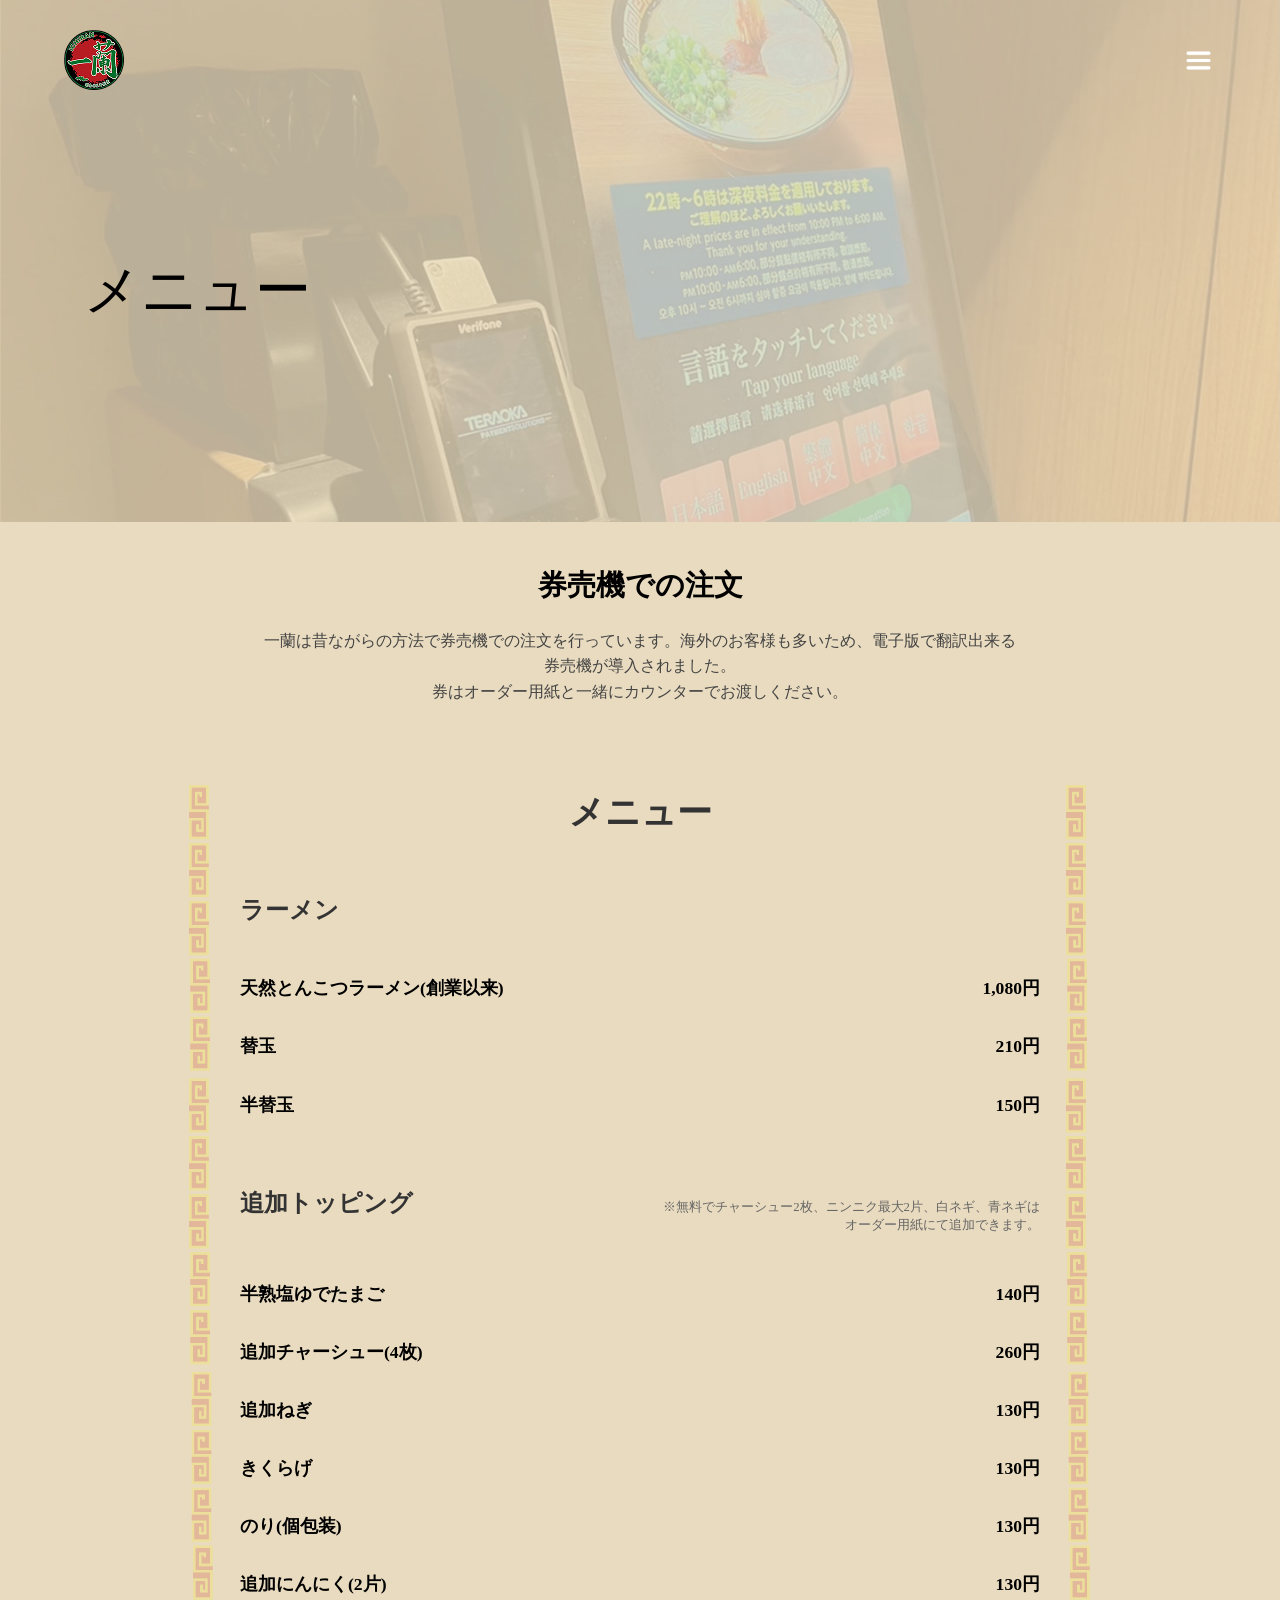
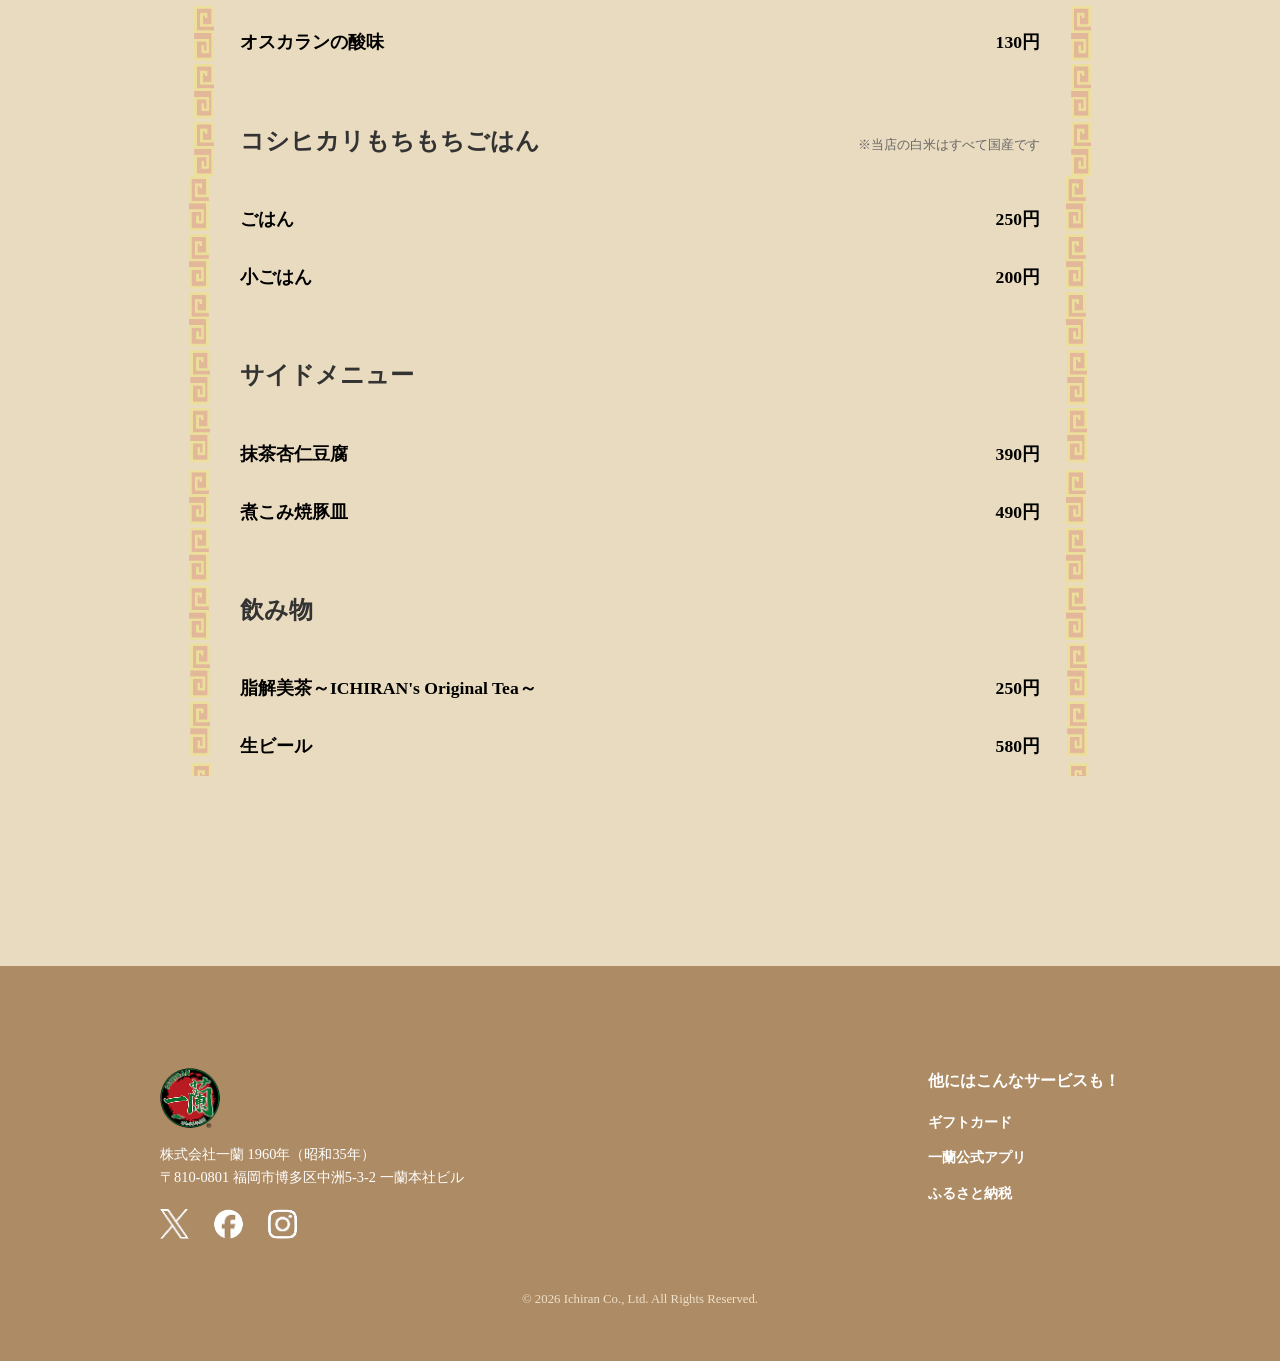
==== 01menu/index.html @ 624555f3 "menuのjsを追加しました" ====
<!DOCTYPE html>
<html lang="ja">
<head>
    <meta charset="UTF-8">
    <meta name="viewport" content="width=device-width, initial-scale=1.0">
    <title>メニュー | 天然とんこつラーメン 一蘭</title>
    <link rel="stylesheet" href="../css/destyle.css">
    <link rel="preconnect" href="../css/common.css">
    <link rel="stylesheet" href="../css/menu.css">
    <script src="../js/script.js" defer></script>
    <script src="../js/concept.js" defer></script>

</head>
<body>

<header class="main-header">
    <div class="header-image-container">
        <img src="../img/Rectangle 2.png" alt="券売機 背景" class="bg-photo">
        
        <div class="header-overlay">
            <div class="header-container">
                <div class="header-nav">
                    <img src="../img/Ellipse 15.png" alt="一蘭 ロゴ" class="logo">
                    <button class="menu-trigger">
                        <img src="../img/ci_hamburger-md.png" alt="メニュー">
                    </button>
                </div>

                <div class="hero-title-area">
                    <h1>メニュー</h1>
                </div>

            </div>
        </div>
    </div>
</header>

    <main class="menu-container">
        
        <section class="intro-section">
            <h2>券売機での注文</h2>
            <p>一蘭は昔ながらの方法で券売機での注文を行っています。海外のお客様も多いため、電子版で翻訳出来る券売機が導入されました。<br>券はオーダー用紙と一緒にカウンターでお渡しください。</p>
        </section>

        <section class="menu-list-section">
            <div class="menu-content">
                <h2>メニュー</h2>

                <div class="category">
                    <h3>ラーメン</h3>
                    <ul>
                        <li><span class="item-name">天然とんこつラーメン(創業以来)</span><span class="item-price">1,080円</span></li>
                        <li><span class="item-name">替玉</span><span class="item-price">210円</span></li>
                        <li><span class="item-name">半替玉</span><span class="item-price">150円</span></li>
                    </ul>
                </div>

                <div class="category">
                    <h3>追加トッピング <small>※無料でチャーシュー2枚、ニンニク最大2片、白ネギ、青ネギは<br>オーダー用紙にて追加できます。</small></h3>
                    <ul>
                        <li><span class="item-name">半熟塩ゆでたまご</span><span class="item-price">140円</span></li>
                        <li><span class="item-name">追加チャーシュー(4枚)</span><span class="item-price">260円</span></li>
                        <li><span class="item-name">追加ねぎ</span><span class="item-price">130円</span></li>
                        <li><span class="item-name">きくらげ</span><span class="item-price">130円</span></li>
                        <li><span class="item-name">のり(個包装)</span><span class="item-price">130円</span></li>
                        <li><span class="item-name">追加にんにく(2片)</span><span class="item-price">130円</span></li>
                        <li><span class="item-name">オスカランの酸味</span><span class="item-price">130円</span></li>
                    </ul>
                </div>

                <div class="category">
                    <h3>コシヒカリもちもちごはん <small>※当店の白米はすべて国産です</small></h3>
                    <ul>
                        <li><span class="item-name">ごはん</span><span class="item-price">250円</span></li>
                        <li><span class="item-name">小ごはん</span><span class="item-price">200円</span></li>
                    </ul>
                </div>

                <div class="category">
                    <h3>サイドメニュー</h3>
                    <ul>
                        <li><span class="item-name">抹茶杏仁豆腐</span><span class="item-price">390円</span></li>
                        <li><span class="item-name">煮こみ焼豚皿</span><span class="item-price">490円</span></li>
                    </ul>
                </div>

                <div class="category">
                    <h3>飲み物</h3>
                    <ul>
                        <li><span class="item-name">脂解美茶～ICHIRAN's Original Tea～</span><span class="item-price">250円</span></li>
                        <li><span class="item-name">生ビール</span><span class="item-price">580円</span></li>
                    </ul>
                </div>
            </div>
        </section>

    </main>

    <footer class="main-footer">
        <div class="footer-inner">
            <div class="footer-logo-info">
                <img src="../img/ichiran_logomark_r 1.png" alt="一蘭" class="footer-logo">
                <p>株式会社一蘭 1960年（昭和35年）<br>〒810-0801 福岡市博多区中洲5-3-2 一蘭本社ビル</p>
                <div class="sns-icons">
                    <img src="../img/SNSｓ.png" alt="SNSアイコン">
                </div>
            </div>
            <div class="footer-links">
                <p class="links-title">他にはこんなサービスも！</p>
                <ul>
                    <li><a href="#" target="_blank">ギフトカード</a></li>
                    <li><a href="#" target="_blank">一蘭公式アプリ</a></li>
                    <li><a href="#" target="_blank">ふるさと納税</a></li>
                </ul>
            </div>
        </div>
        <p class="copyright">© 2026 Ichiran Co., Ltd. All Rights Reserved.</p>
    </footer>

</body>
</html>
---- css/destyle.css ----
/*! destyle.css v4.0.1 | MIT License | https://github.com/nicolas-cusan/destyle.css */

/* Reset box-model and set borders */
/* ============================================ */

*,
::before,
::after {
  box-sizing: border-box;
  border-style: solid;
  border-width: 0;
  min-width: 0;
}

/* Document */
/* ============================================ */

/**
 * 1. Correct the line height in all browsers.
 * 2. Prevent adjustments of font size after orientation changes in iOS.
 * 3. Remove gray overlay on links for iOS.
 */

html {
  line-height: 1.15; /* 1 */
  -webkit-text-size-adjust: 100%; /* 2 */
  -webkit-tap-highlight-color: transparent; /* 3*/
}

/* Sections */
/* ============================================ */

/**
 * Remove the margin in all browsers.
 */

body {
  margin: 0;
}

/**
 * Render the `main` element consistently in IE.
 */

main {
  display: block;
}

/* Vertical rhythm */
/* ============================================ */

p,
table,
blockquote,
address,
pre,
iframe,
form,
figure,
dl {
  margin: 0;
}

/* Headings */
/* ============================================ */

h1,
h2,
h3,
h4,
h5,
h6 {
  font-size: inherit;
  font-weight: inherit;
  margin: 0;
}

/* Lists (enumeration) */
/* ============================================ */

ul,
ol {
  margin: 0;
  padding: 0;
  list-style: none;
}

/* Lists (definition) */
/* ============================================ */

dt {
  font-weight: bold;
}

dd {
  margin-left: 0;
}

/* Grouping content */
/* ============================================ */

/**
 * 1. Add the correct box sizing in Firefox.
 * 2. Show the overflow in Edge and IE.
 */

hr {
  box-sizing: content-box; /* 1 */
  height: 0; /* 1 */
  overflow: visible; /* 2 */
  border-top-width: 1px;
  margin: 0;
  clear: both;
  color: inherit;
}

/**
 * 1. Correct the inheritance and scaling of font size in all browsers.
 * 2. Correct the odd `em` font sizing in all browsers.
 */

pre {
  font-family: monospace, monospace; /* 1 */
  font-size: inherit; /* 2 */
}

address {
  font-style: inherit;
}

/* Text-level semantics */
/* ============================================ */

/**
 * Remove the gray background on active links in IE 10.
 */

a {
  background-color: transparent;
  text-decoration: none;
  color: inherit;
}

/**
 * 1. Remove the bottom border in Chrome 57-
 * 2. Add the correct text decoration in Chrome, Edge, IE, Opera, and Safari.
 */

abbr[title] {
  text-decoration: underline dotted; /* 2 */
}

/**
 * Add the correct font weight in Chrome, Edge, and Safari.
 */

b,
strong {
  font-weight: bolder;
}

/**
 * 1. Correct the inheritance and scaling of font size in all browsers.
 * 2. Correct the odd `em` font sizing in all browsers.
 */

code,
kbd,
samp {
  font-family: monospace, monospace; /* 1 */
  font-size: inherit; /* 2 */
}

/**
 * Add the correct font size in all browsers.
 */

small {
  font-size: 80%;
}

/**
 * Prevent `sub` and `sup` elements from affecting the line height in
 * all browsers.
 */

sub,
sup {
  font-size: 75%;
  line-height: 0;
  position: relative;
  vertical-align: baseline;
}

sub {
  bottom: -0.25em;
}

sup {
  top: -0.5em;
}

/* Replaced content */
/* ============================================ */

/**
 * Prevent vertical alignment issues.
 */

svg,
img,
embed,
object,
iframe {
  vertical-align: bottom;
}

/* Forms */
/* ============================================ */

/**
 * Reset form fields to make them styleable.
 * 1. Make form elements stylable across systems iOS especially.
 * 2. Inherit text-transform from parent.
 */

button,
input,
optgroup,
select,
textarea {
  -webkit-appearance: none; /* 1 */
  appearance: none;
  vertical-align: middle;
  color: inherit;
  font: inherit;
  background: transparent;
  padding: 0;
  margin: 0;
  border-radius: 0;
  text-align: inherit;
  text-transform: inherit; /* 2 */
}

/**
 * Correct cursors for clickable elements.
 */

button,
[type="button"],
[type="reset"],
[type="submit"] {
  cursor: pointer;
}

button:disabled,
[type="button"]:disabled,
[type="reset"]:disabled,
[type="submit"]:disabled {
  cursor: default;
}

/**
 * Improve outlines for Firefox and unify style with input elements & buttons.
 */

:-moz-focusring {
  outline: auto;
}

select:disabled {
  opacity: inherit;
}

/**
 * Remove padding
 */

option {
  padding: 0;
}

/**
 * Reset to invisible
 */

fieldset {
  margin: 0;
  padding: 0;
  min-width: 0;
}

legend {
  padding: 0;
}

/**
 * Add the correct vertical alignment in Chrome, Firefox, and Opera.
 */

progress {
  vertical-align: baseline;
}

/**
 * Remove the default vertical scrollbar in IE 10+.
 */

textarea {
  overflow: auto;
}

/**
 * Correct the cursor style of increment and decrement buttons in Chrome.
 */

[type="number"]::-webkit-inner-spin-button,
[type="number"]::-webkit-outer-spin-button {
  height: auto;
}

/**
 * Correct the outline style in Safari.
 */

[type="search"] {
  outline-offset: -2px; /* 1 */
}

/**
 * Remove the inner padding in Chrome and Safari on macOS.
 */

[type="search"]::-webkit-search-decoration {
  -webkit-appearance: none;
}

/**
 * 1. Correct the inability to style clickable types in iOS and Safari.
 * 2. Fix font inheritance.
 */

::-webkit-file-upload-button {
  -webkit-appearance: button; /* 1 */
  font: inherit; /* 2 */
}



/**
 * Clickable labels
 */

label[for] {
  cursor: pointer;
}

/* Interactive */
/* ============================================ */

/*
 * Add the correct display in Edge, IE 10+, and Firefox.
 */

details {
  display: block;
}

/*
 * Add the correct display in all browsers.
 */

summary {
  display: list-item;
}

/*
 * Remove outline for editable content.
 */

[contenteditable]:focus {
  outline: auto;
}

/* Tables */
/* ============================================ */

/**
1. Correct table border color inheritance in all Chrome and Safari.
*/

table {
  border-color: inherit; /* 1 */
  border-collapse: collapse;
}

caption {
  text-align: left;
}

td,
th {
  vertical-align: top;
  padding: 0;
}

th {
  text-align: left;
  font-weight: bold;
}
---- css/common.css ----
/* フォント */
h1 {
    font-size: 64px;
    font-weight: bold;
}

h2 {
    font-size: 36px;
    font-weight: bold;
}

h3 {
    font-size: 24px;
    font-weight: bold;
}

p {
    font-size: 18px;
}

small {
    font-size: 16px;
}



/* --- フッター --- */

* {
  margin: 0;
  padding: 0;
  box-sizing: border-box;
}

body {
  background-color: #E9DBBF;
}

.header-wrapper {
  position: absolute;
  top: 0;
  left: 0;
  width: 100%;
  z-index: 1000;
}

header {
  display: flex;
  justify-content: space-between;
  align-items: center;
  width: 100%;
  margin: 70px auto 0;
  padding: 0 70px;
  /* left: 50%;
  transform: translateX(-50%); */
}

header h1 {
  line-height: 1;
}

/* ハンバーガーボタン */
.hamburger {
  display: flex;
  flex-direction: column;
  gap: 5px;
  background: none;
  border: none;
  cursor: pointer;
  padding: 8px;
}

.hamburger span {
  display: block;
  width: 30px;
  height: 5px;
  background: #fff;
  transition: all 0.3s ease;
  border-radius: 50px;
}

/* 開いたときの × アニメーション */

.hamburger.open span:nth-child(1) {
  transform: translateY(12px) rotate(45deg);
}

.hamburger.open span:nth-child(2) {
  opacity: 0;
}

.hamburger.open span:nth-child(3) {
  transform: translateY(-8px) rotate(-45deg);
}

/* ナビゲーション（デフォルトは非表示） */
.nav {
  display: none;
  position: absolute; /* headerのレイアウトに影響させない */
  top: 100%;
  right: 0;
}
.nav.open {
  display: block;
}

.nav.open li{
  list-style-type: none;
}

.nav.open a{
  color: #fff;
  text-decoration: none;
  
}

.main-footer {
    background-color: #ad8b65; /* フッターの茶色 */
    color: #fff;
    padding: 8% 5% 4%;
    margin-top: 100px;
    box-sizing: border-box;
}

.footer-inner {
    max-width: 1000px;
    margin: 0 auto;
    padding: 0 20px;
    display: flex;
    justify-content: space-between;
    flex-wrap: wrap;
}

.footer-logo {
    width: 60px; /* フッターロゴのサイズ調整 */
    height: auto;
    margin-bottom: 15px;
}

.footer-logo-info p {
    font-size: 0.9rem;
    margin-bottom: 20px;
}

.sns-icons img {
    height: 30px; /* SNSアイコンの高さ */
    width: auto;
}

.footer-links .links-title {
    font-size: 1rem;
    font-weight: bold;
    margin-bottom: 15px;
}

.footer-links ul {
    list-style: none;
    padding: 0;
    margin: 0;
}

.footer-links li {
    margin-bottom: 10px;
}

.footer-links a {
    color: #fff;
    text-decoration: none;
    font-size: 0.9rem;
    transition: opacity 0.3s;
}

.footer-links a:hover {
    opacity: 0.7;
}

.copyright {
    text-align: center;
    font-size: 0.8rem;
    margin-top: 50px;
    color: #eee0c8;
}
---- css/menu.css ----
/* --- 基本設定 --- */
body {
    margin: 0;
    padding: 0;
    font-family: "Hiragino Mincho ProN", serif;    background-color: #E9DBBF; 
    color: #333;
    line-height: 1.6;
}

h1, h2, h3, li, a, span, button {
    font-weight: bold;
}

/* ヘッダー全体の親要素 */
.main-header {
    width: 100%;
    position: relative;
}

/* 画像を囲うコンテナ */
.header-image-container {
    position: relative;
    width: 100%;
}

/* 背景画像自体のスタイル */
.bg-photo {
    width: 100%;
    height: auto;
    display: block;
}

/* 画像の上に重なるレイヤー */
.header-overlay {
    position: absolute;
    top: 0;
    left: 0;
    width: 100%;
    height: 100%;
    z-index: 10;
}

/* ロゴとハンバーガーメニューの横並び */
.header-container {
    padding: 30px 5%; 
    height: 100%;
    display: flex;
    flex-direction: column;
    box-sizing: border-box; /* paddingを幅に含める */
}

.header-nav {
    display: flex;
    justify-content: space-between;
    align-items: center;
}

.logo {
    width: 60px;
    height: auto;
}

.menu-trigger {
    background: none;
    border: none;
    padding: 0;
    cursor: pointer;
}

.menu-trigger img {
    width: 35px;
    height: auto;
    display: block;
}


.hero-title-area {
    flex: 1; 
    display: flex;
    align-items: center; 
    justify-content: flex-start;
}

.hero-title-area h1 {
    font-size: 3.5rem;
    color: #000;
    font-family: "Hiragino Mincho ProN", serif;
    font-weight: normal;
    margin: 0;
    padding-left: 20px; 
}


/* --- メインコンテンツ --- */
.menu-container {
    max-width: 1000px; 
    margin: 0 auto;
    padding: 40px 0;

}


.intro-section {
    text-align: center;
    margin-bottom: 80px;
}

.intro-section h2 {
    font-size: 1.8rem;
    color: #000;
    margin-bottom: 20px;
}

.intro-section p {
    font-size: 1rem;
    color: #444;
    padding: 0 12%;;
}

.menu-list-section {
    position: relative;
    background-image: url('image_9.png'), url('image_9.png');
    background-position: left top, right top;
    background-repeat: repeat-y, repeat-y;
    padding: 0 50px; /* 雷紋がコンテンツにかぶらないように余白 */
    width: 100%;
    background-image: 
        url('../img/Group\ 52.png'), 
        url('../img/Group\ 53.png');
    background-position: 
        5% top, 
        95% top;
    background-repeat: repeat-y;
    background-size: 25px auto;

    padding: 0 10%;
    box-sizing: border-box;
}

.menu-content {
    width: 100%;
    max-width: 800px; /* メニュー文字部分の最大幅 */
    margin: 0 auto;
}

.menu-content h2 {
    text-align: center;
    font-size: 2.2rem;
    margin-bottom: 50px;
}

.category {
    margin-bottom: 50px;
}

.category h3 {
    font-size: 1.5rem;
    padding-bottom: 10px;
    margin-bottom: 20px;
    display: flex;
    justify-content: space-between;
    align-items: baseline;
}

.category h3 small {
    font-size: 0.8rem;
    color: #666;
    font-weight: normal;
    text-align: right;
    line-height: 1.4;
}

.category ul {
    list-style: none;
    padding: 0;
    margin: 0;
}

.category li {
    display: flex;
    justify-content: space-between; /* 商品名と金額を左右に */
    align-items: center;
    padding: 15px 0;

}

.item-name {
    font-size: 1.1rem;
    color: #000;
}

.item-price {
    font-size: 1.1rem;
    font-weight: bold;
    color: #000;
}

/* --- フッター --- */
.main-footer {
    background-color: #ad8b65; /* フッターの茶色 */
    color: #fff;
    padding: 8% 5% 4%;
    margin-top: 100px;
    box-sizing: border-box;
}

.footer-inner {
    max-width: 1000px;
    margin: 0 auto;
    padding: 0 20px;
    display: flex;
    justify-content: space-between;
    flex-wrap: wrap;
}

.footer-logo {
    width: 60px; /* フッターロゴのサイズ調整 */
    height: auto;
    margin-bottom: 15px;
}

.footer-logo-info p {
    font-size: 0.9rem;
    margin-bottom: 20px;
}

.sns-icons img {
    height: 30px; /* SNSアイコンの高さ */
    width: auto;
}

.footer-links .links-title {
    font-size: 1rem;
    font-weight: bold;
    margin-bottom: 15px;
}

.footer-links ul {
    list-style: none;
    padding: 0;
    margin: 0;
}

.footer-links li {
    margin-bottom: 10px;
}

.footer-links a {
    color: #fff;
    text-decoration: none;
    font-size: 0.9rem;
    transition: opacity 0.3s;
}

.footer-links a:hover {
    opacity: 0.7;
}

.copyright {
    text-align: center;
    font-size: 0.8rem;
    margin-top: 50px;
    color: #eee0c8;
}

.fade-in {
    opacity: 0;
    transform: translateY(30px);
    transition: opacity 1.5s ease-out, transform 1.5s ease-out; 
    will-change: opacity, transform;
}


.fade-in.is-visible {
    opacity: 1;
    transform: translateY(0);
}
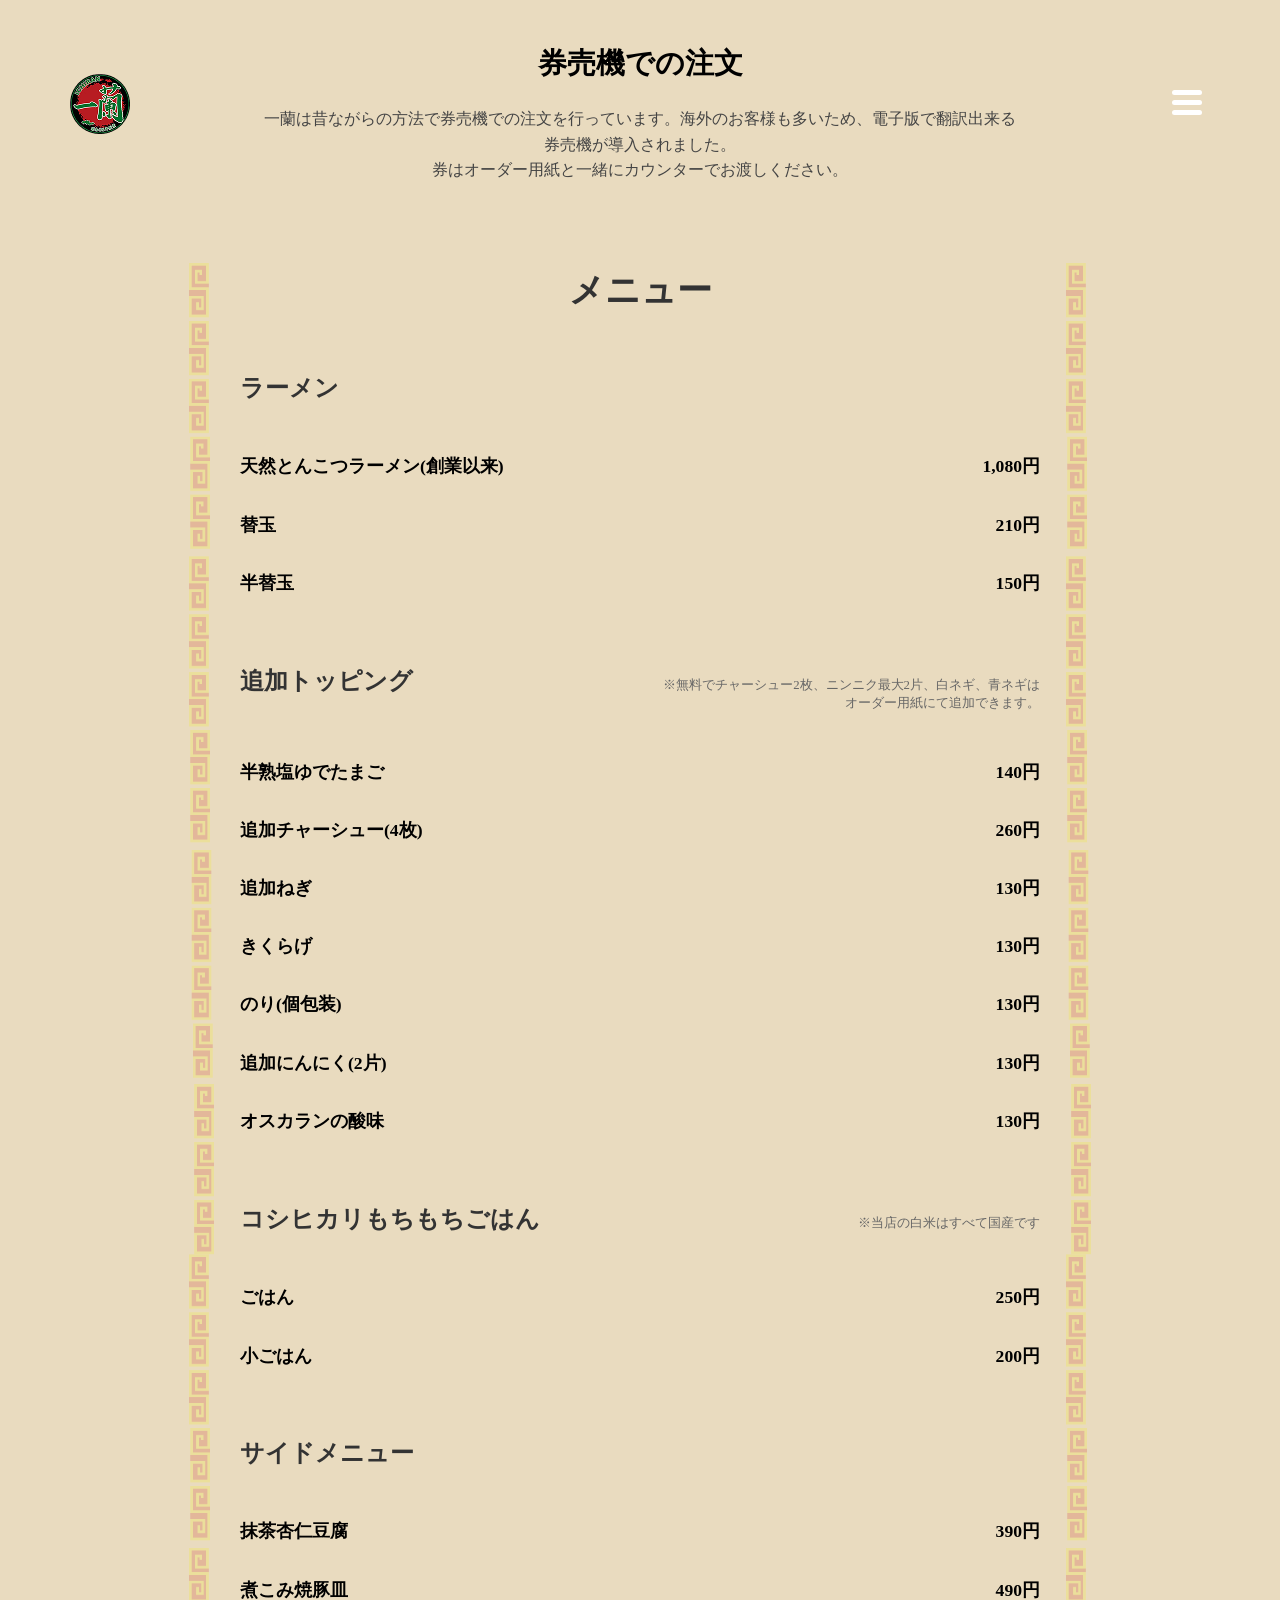
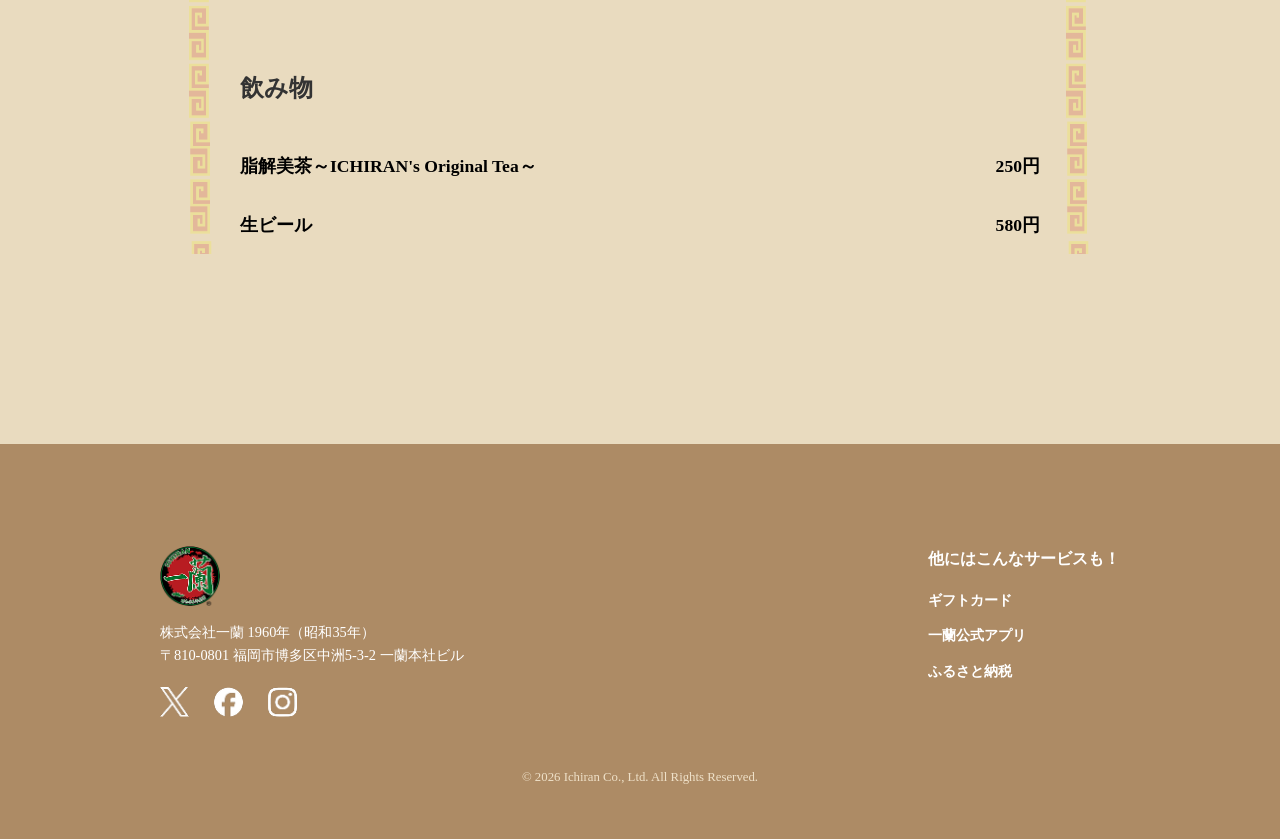
==== commit 659c4987: "menuのheader変更" ====
--- a/01menu/index.html
+++ b/01menu/index.html
@@ -4,36 +4,43 @@
     <meta charset="UTF-8">
     <meta name="viewport" content="width=device-width, initial-scale=1.0">
     <title>メニュー | 天然とんこつラーメン 一蘭</title>
+
+    <link rel="stylesheet" href="../css/menu.css">
     <link rel="stylesheet" href="../css/destyle.css">
-    <link rel="preconnect" href="../css/common.css">
-    <link rel="stylesheet" href="../css/menu.css">
-    <script src="../js/script.js" defer></script>
+    <link rel="stylesheet" href="../css/common.css">
+    <script src="../js/menu.js" defer></script>
     <script src="../js/concept.js" defer></script>
-
+        <link
+      href="https://fonts.googleapis.com/css2?family=Tsukimi+Rounded&display=swap"
+      rel="stylesheet"
+    />
 </head>
 <body>
 
-<header class="main-header">
-    <div class="header-image-container">
-        <img src="../img/Rectangle 2.png" alt="券売機 背景" class="bg-photo">
-        
-        <div class="header-overlay">
-            <div class="header-container">
-                <div class="header-nav">
-                    <img src="../img/Ellipse 15.png" alt="一蘭 ロゴ" class="logo">
-                    <button class="menu-trigger">
-                        <img src="../img/ci_hamburger-md.png" alt="メニュー">
-                    </button>
-                </div>
+    <header class="header-wrapper">
+      <h1>
+        <a href="../index.html"><img src="../img/Ellipse 15.png " alt="ロゴ" /></a>
+      </h1>
 
-                <div class="hero-title-area">
-                    <h1>メニュー</h1>
-                </div>
+      <div class="nav-warp">
+        <button class="hamburger" id="hamburger" aria-label="メニューを開く">
+          <span></span>
+          <span></span>
+          <span></span>
+        </button>
 
-            </div>
-        </div>
-    </div>
-</header>
+        <nav class="nav" id="nav">
+          <ul>
+            <li><a href="#first">初めてのお客様へ</a></li>
+            <li><a href="../01menu/index.html">メニュー</a></li>
+            <li><a href="../02shop/index.html">店舗検索</a></li>
+            <li><a href="../04concept/index.html">こだわり</a></li>
+            <li><a href="#">新着情報</a></li>
+            <li><a href="#">よくある質問</a></li>
+          </ul>
+        </nav>
+      </div>
+    </header>
 
     <main class="menu-container">
         
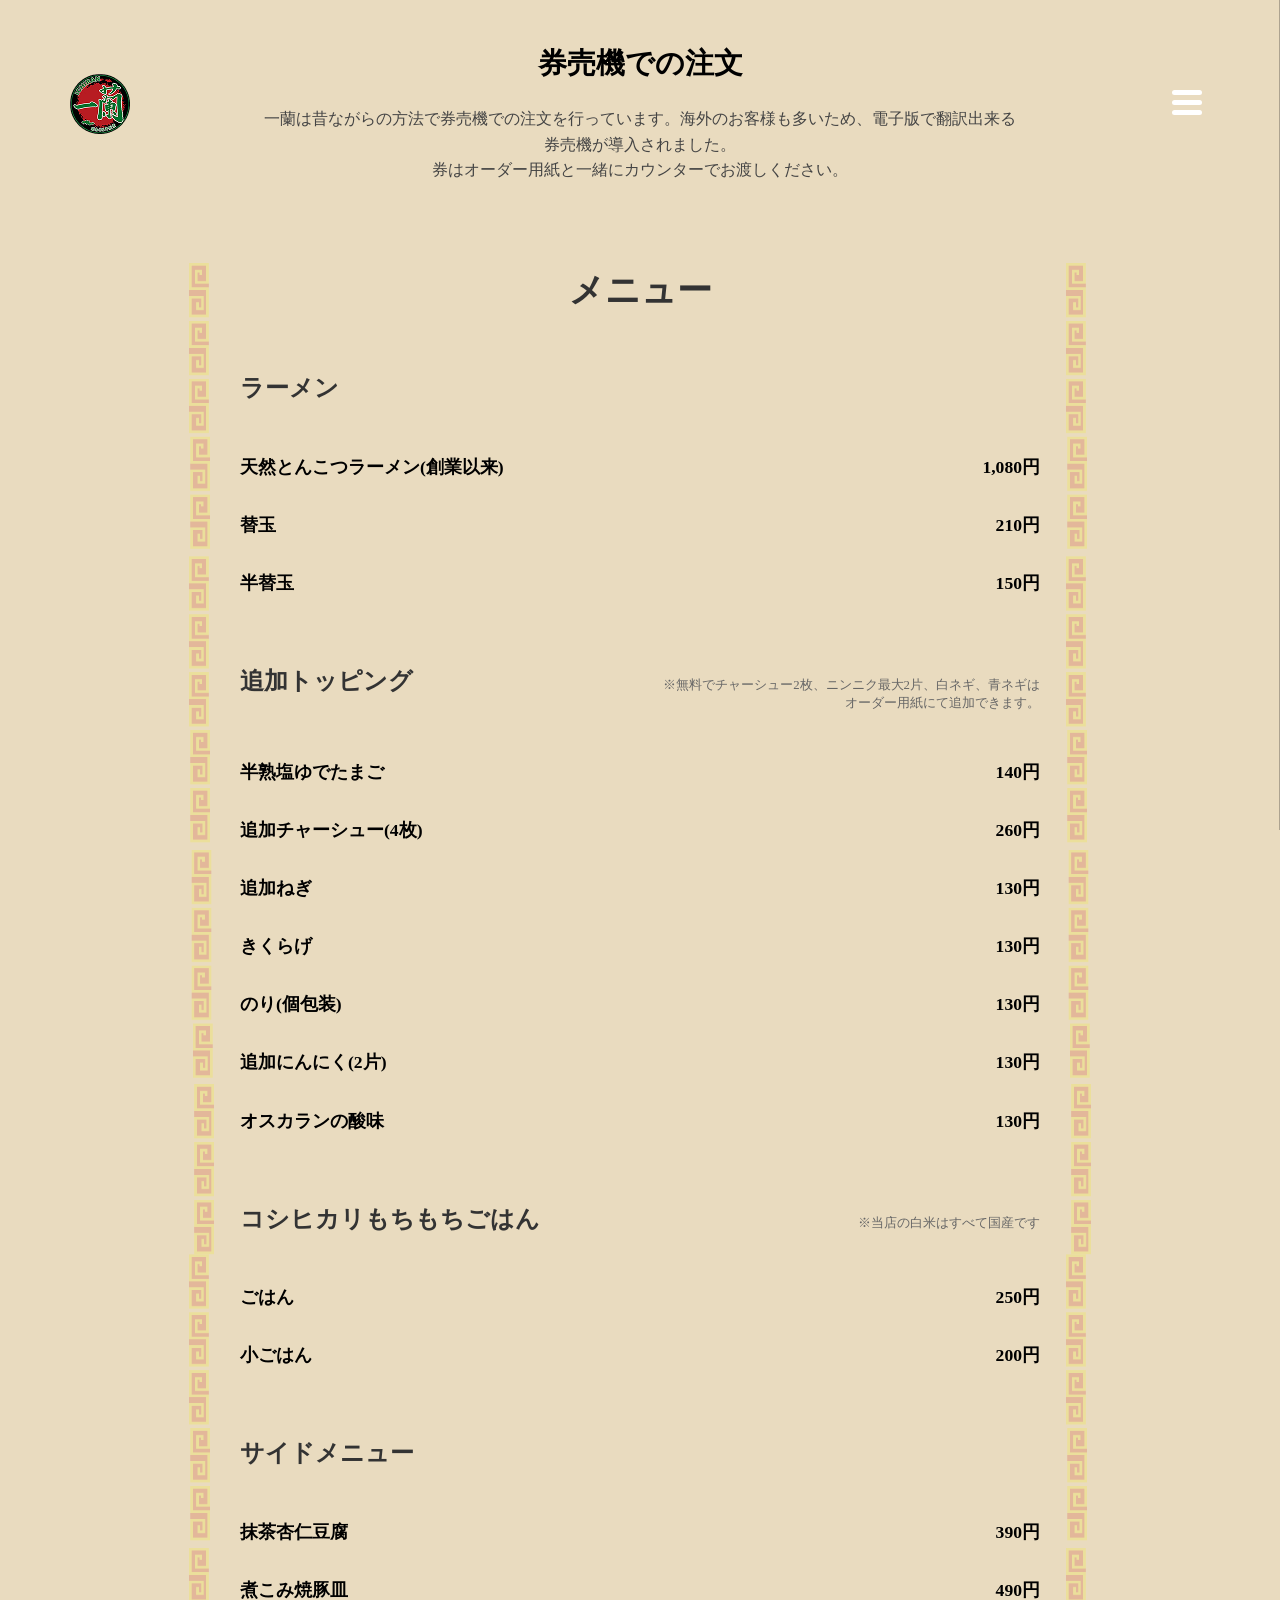
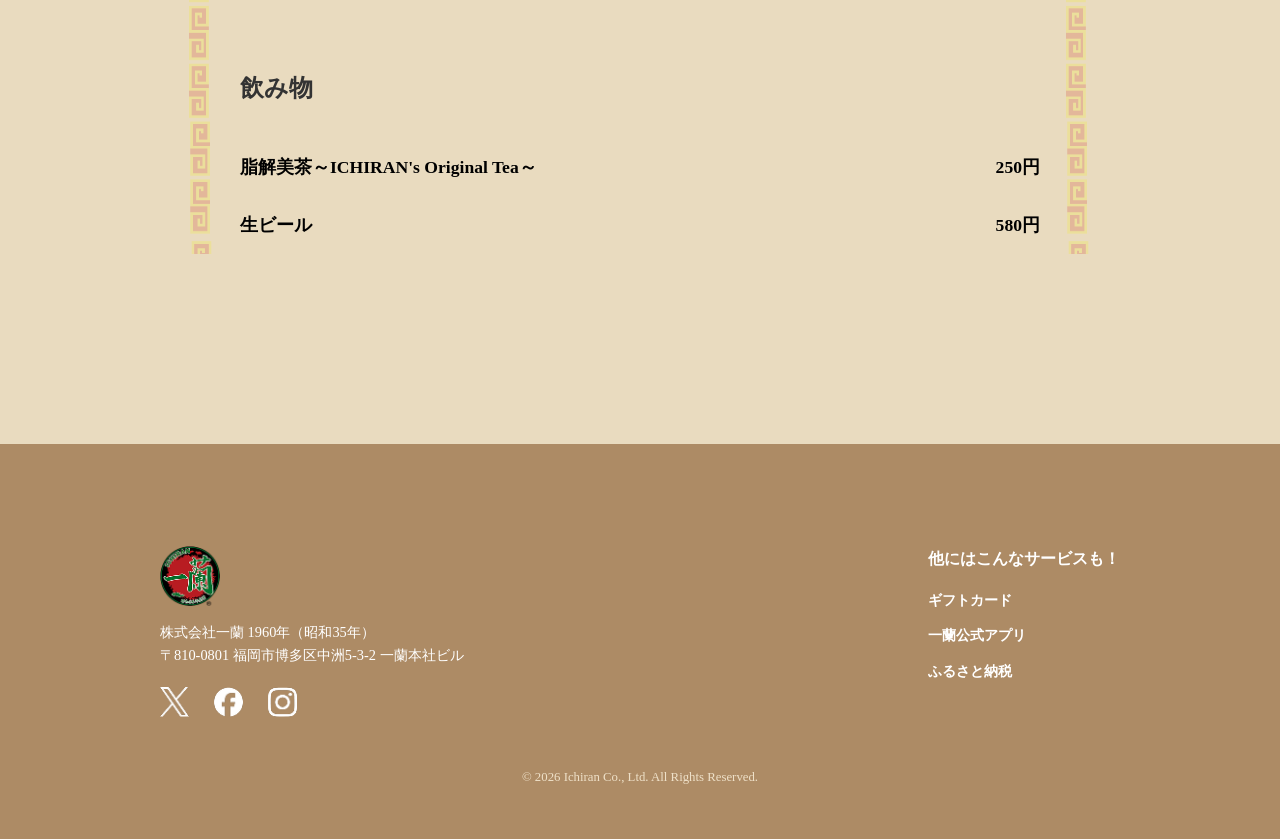
==== commit 5ab50895: "menuのnavを変更しました" ====
--- a/01menu/index.html
+++ b/01menu/index.html
@@ -5,41 +5,41 @@
     <meta name="viewport" content="width=device-width, initial-scale=1.0">
     <title>メニュー | 天然とんこつラーメン 一蘭</title>
 
-    <link rel="stylesheet" href="../css/menu.css">
     <link rel="stylesheet" href="../css/destyle.css">
     <link rel="stylesheet" href="../css/common.css">
+    <link rel="stylesheet" href="../css/menu.css">
+        <script src="../js/main.js" defer></script>
     <script src="../js/menu.js" defer></script>
-    <script src="../js/concept.js" defer></script>
-        <link
-      href="https://fonts.googleapis.com/css2?family=Tsukimi+Rounded&display=swap"
-      rel="stylesheet"
-    />
+
 </head>
 <body>
 
     <header class="header-wrapper">
       <h1>
-        <a href="../index.html"><img src="../img/Ellipse 15.png " alt="ロゴ" /></a>
+        <a href="index.html"><img src="/img/Ellipse 14.png" alt="ロゴ" /></a>
       </h1>
 
-      <div class="nav-warp">
+
         <button class="hamburger" id="hamburger" aria-label="メニューを開く">
           <span></span>
           <span></span>
           <span></span>
         </button>
 
+        <div class="nav-warp" id="nav-warp">
         <nav class="nav" id="nav">
           <ul>
-            <li><a href="#first">初めてのお客様へ</a></li>
-            <li><a href="../01menu/index.html">メニュー</a></li>
-            <li><a href="../02shop/index.html">店舗検索</a></li>
-            <li><a href="../04concept/index.html">こだわり</a></li>
-            <li><a href="#">新着情報</a></li>
-            <li><a href="#">よくある質問</a></li>
+            <li><a href="/index.html#first">初めてのお客様へ</a></li>
+            <li><a href="/01menu/index.html">メニュー</a></li>
+            <li><a href="/02shop/index.html">店舗検索</a></li>
+            <li><a href="/04concept/index.html">こだわり</a></li>
+            <li><a href="/index.html#question">よくある質問</a></li>
+            <li><a href="/index.html#news">新着情報</a></li>
           </ul>
         </nav>
       </div>
+
+       <div class="nav-overlay" id="nav-overlay"></div>
     </header>
 
     <main class="menu-container">
--- a/css/common.css
+++ b/css/common.css
@@ -21,10 +21,6 @@
 small {
     font-size: 16px;
 }
-
-
-
-/* --- フッター --- */
 
 * {
   margin: 0;
@@ -51,8 +47,6 @@
   width: 100%;
   margin: 70px auto 0;
   padding: 0 70px;
-  /* left: 50%;
-  transform: translateX(-50%); */
 }
 
 header h1 {
@@ -94,24 +88,105 @@
 }
 
 /* ナビゲーション（デフォルトは非表示） */
-.nav {
-  display: none;
-  position: absolute; /* headerのレイアウトに影響させない */
-  top: 100%;
-  right: 0;
-}
+
 .nav.open {
   display: block;
-}
-
-.nav.open li{
+  text-align: center;
+}
+
+.nav.open li {
   list-style-type: none;
-}
-
-.nav.open a{
+  margin-bottom: 50px;
+}
+
+.nav.open a {
   color: #fff;
   text-decoration: none;
-  
+}
+
+.nav-text.open {
+  background-color: #000;
+}
+
+.nav-overlay {
+  display: none;
+  position: fixed;
+  top: 0;
+  left: 0;
+  width: 100vw;
+  height: 100vh;
+  z-index: 998;
+}
+
+.nav-overlay.open {
+  display: block;
+}
+
+.hamburger {
+  position: relative;
+  z-index: 1100; 
+}
+
+.nav-warp {
+  position: fixed;
+  top: -70px;
+  bottom: 70px;
+  right: 0;       
+  width: 33.333vw;
+  height: 100vh;
+  background-color: rgba(33, 33, 33, 0.85);
+  z-index: 1050;
+  transform: translateX(100%);  
+  transition: transform 0.4s ease;
+  display: flex;
+  flex-direction: column;
+  padding: 180px 120px 40px;
+}
+
+.nav-warp.open {
+  transform: translateX(0);
+}
+
+.nav-overlay {
+  display: none;
+  position: fixed;
+  top: 0;
+  left: 0;
+  width: 100vw;
+  height: 100vh;
+  z-index: 1040; 
+}
+
+.nav-overlay.open {
+  display: block;
+}
+
+
+.nav {
+  display: block;
+  position: static;
+  width: 100%;
+  padding: 0;
+}
+
+.nav li {
+  list-style-type: none;
+  margin-bottom: 50px;
+}
+
+.nav li::after {
+  content: "";
+  display: block;
+  width: 100%;
+  height: 2px;
+  background-color: #fff;
+  margin-top: 10px;
+}
+
+.nav a {
+  color: #fff;
+  text-decoration: none;
+  font-size: 24px;
 }
 
 .main-footer {
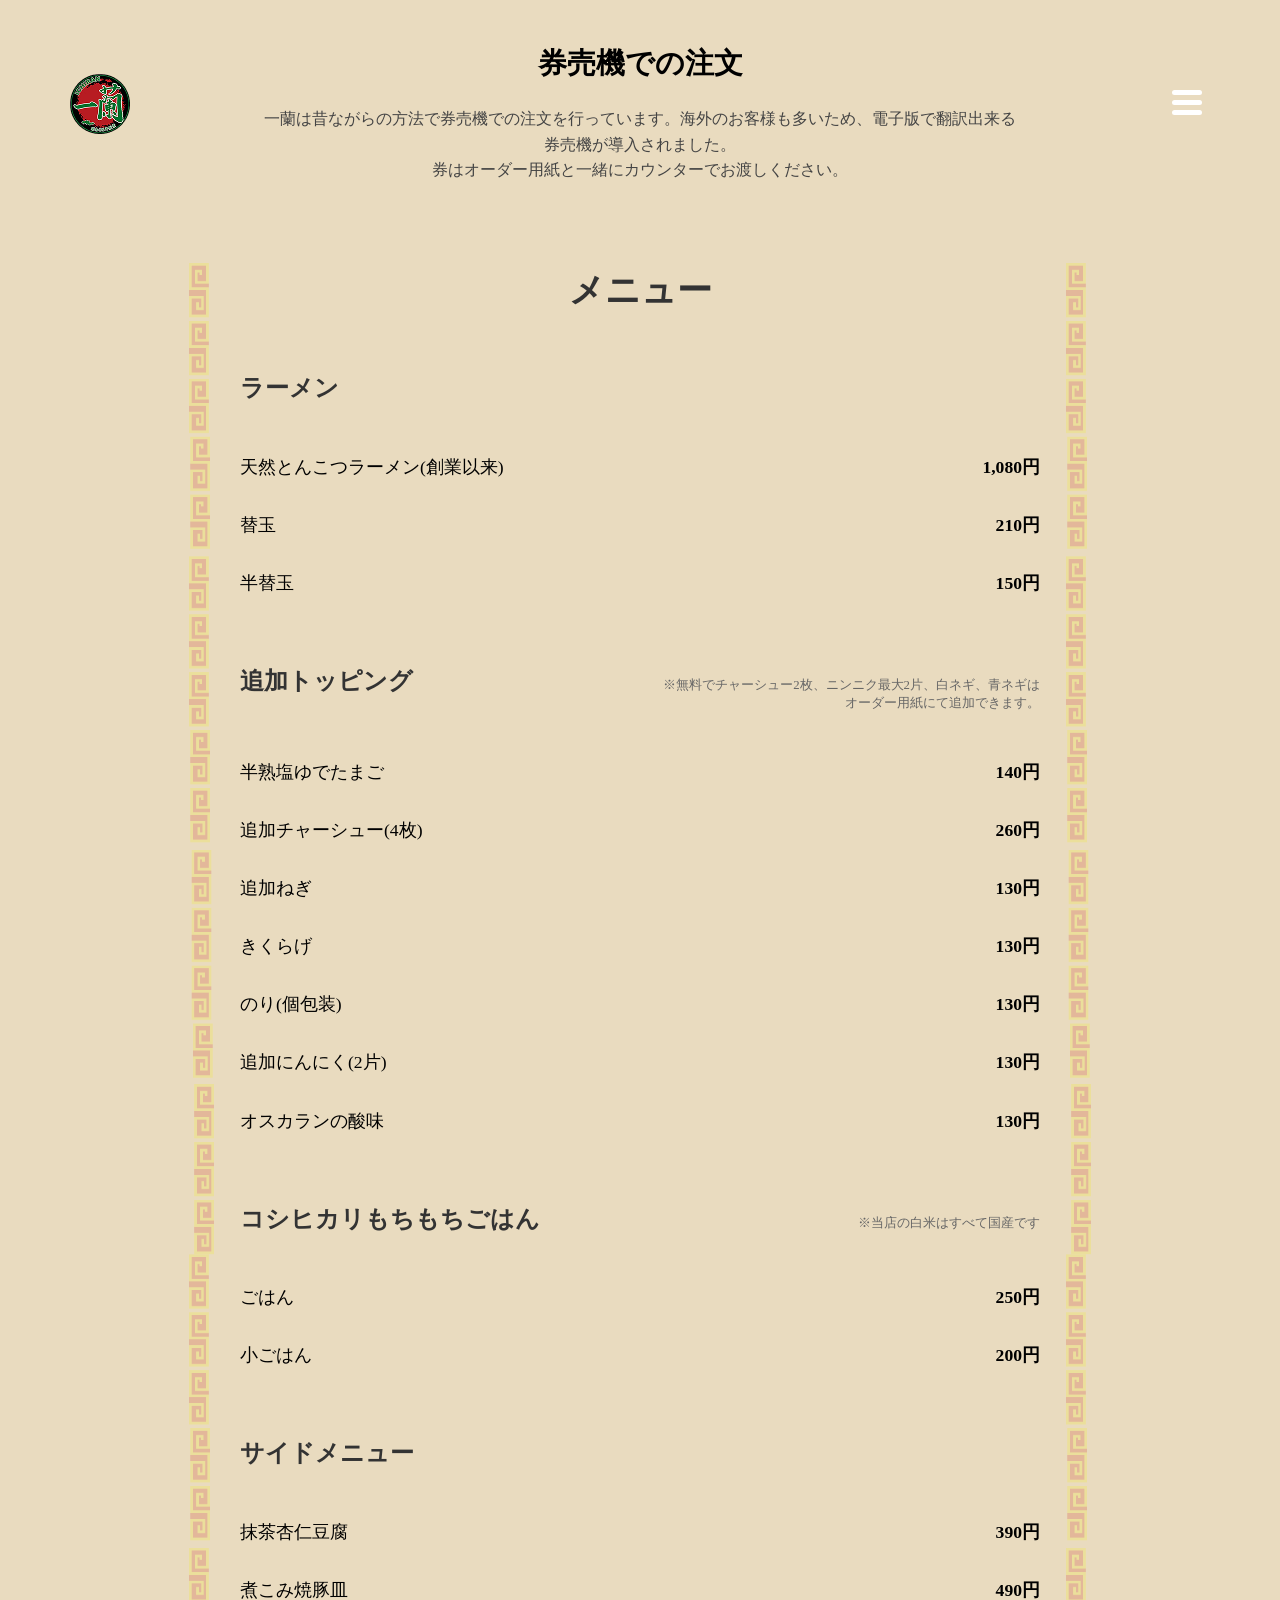
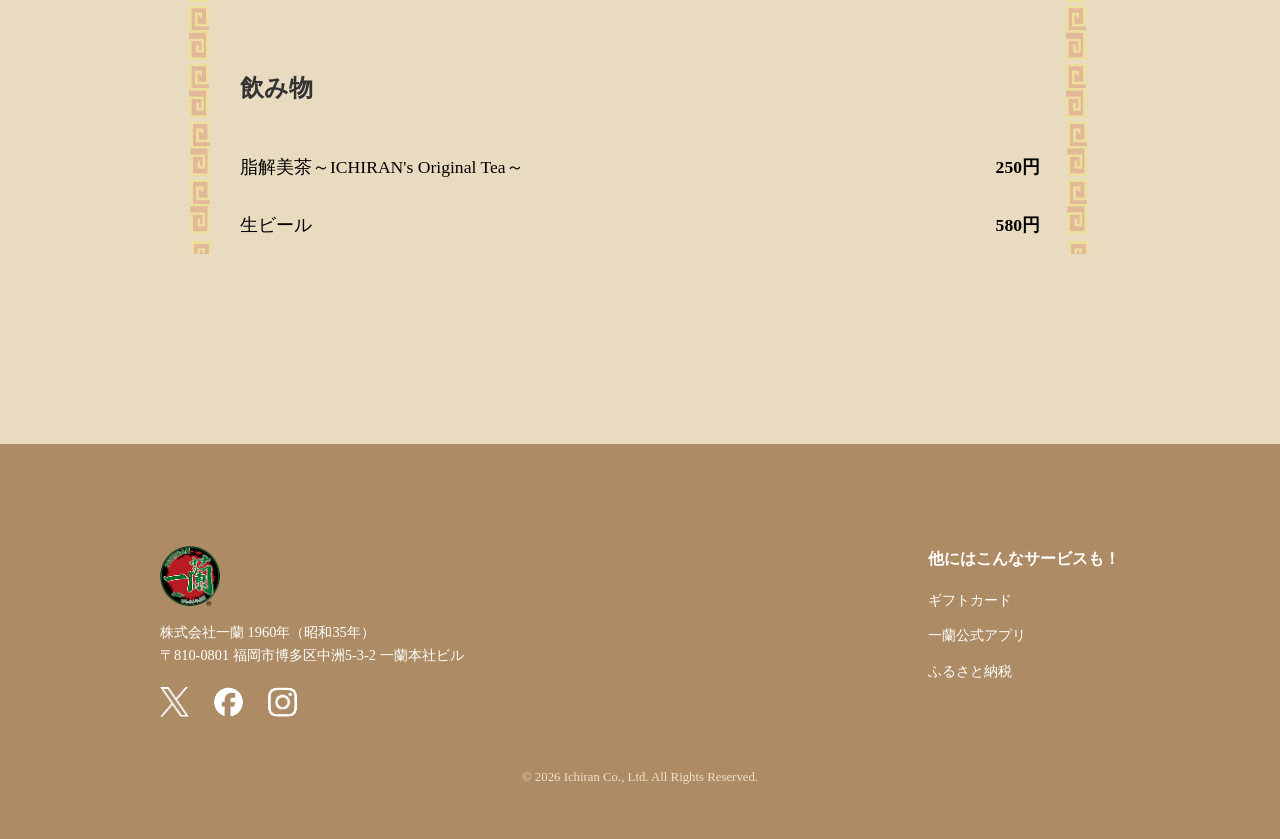
==== commit 660e4f7d: "nav調整" ====
--- a/01menu/index.html
+++ b/01menu/index.html
@@ -8,9 +8,9 @@
     <link rel="stylesheet" href="../css/destyle.css">
     <link rel="stylesheet" href="../css/common.css">
     <link rel="stylesheet" href="../css/menu.css">
-        <script src="../js/main.js" defer></script>
+    <script src="../js/main.js" defer></script>
     <script src="../js/menu.js" defer></script>
-
+    <link href="https://fonts.googleapis.com/css2?family=Tsukimi+Rounded&amp;display=swap" rel="stylesheet">
 </head>
 <body>
 
--- a/css/common.css
+++ b/css/common.css
@@ -2,16 +2,19 @@
 h1 {
     font-size: 64px;
     font-weight: bold;
+    font-family: "Noto Serif", serif;
 }
 
 h2 {
     font-size: 36px;
     font-weight: bold;
+    font-family: "Noto Serif", serif;
 }
 
 h3 {
     font-size: 24px;
     font-weight: bold;
+    font-family: "Noto Serif", serif;
 }
 
 p {
@@ -132,7 +135,6 @@
   top: -70px;
   bottom: 70px;
   right: 0;       
-  width: 33.333vw;
   height: 100vh;
   background-color: rgba(33, 33, 33, 0.85);
   z-index: 1050;
@@ -140,7 +142,7 @@
   transition: transform 0.4s ease;
   display: flex;
   flex-direction: column;
-  padding: 180px 120px 40px;
+  padding: 200px 120px 40px;
 }
 
 .nav-warp.open {
--- a/css/menu.css
+++ b/css/menu.css
@@ -2,14 +2,11 @@
 body {
     margin: 0;
     padding: 0;
-    font-family: "Hiragino Mincho ProN", serif;    background-color: #E9DBBF; 
+    background-color: #E9DBBF; 
     color: #333;
     line-height: 1.6;
 }
 
-h1, h2, h3, li, a, span, button {
-    font-weight: bold;
-}
 
 /* ヘッダー全体の親要素 */
 .main-header {
@@ -84,7 +81,6 @@
 .hero-title-area h1 {
     font-size: 3.5rem;
     color: #000;
-    font-family: "Hiragino Mincho ProN", serif;
     font-weight: normal;
     margin: 0;
     padding-left: 20px; 
@@ -119,7 +115,7 @@
 
 .menu-list-section {
     position: relative;
-    background-image: url('image_9.png'), url('image_9.png');
+    background-image: url('../img/image_9.png'), url('../img/image_9.png');
     background-position: left top, right top;
     background-repeat: repeat-y, repeat-y;
     padding: 0 50px; /* 雷紋がコンテンツにかぶらないように余白 */
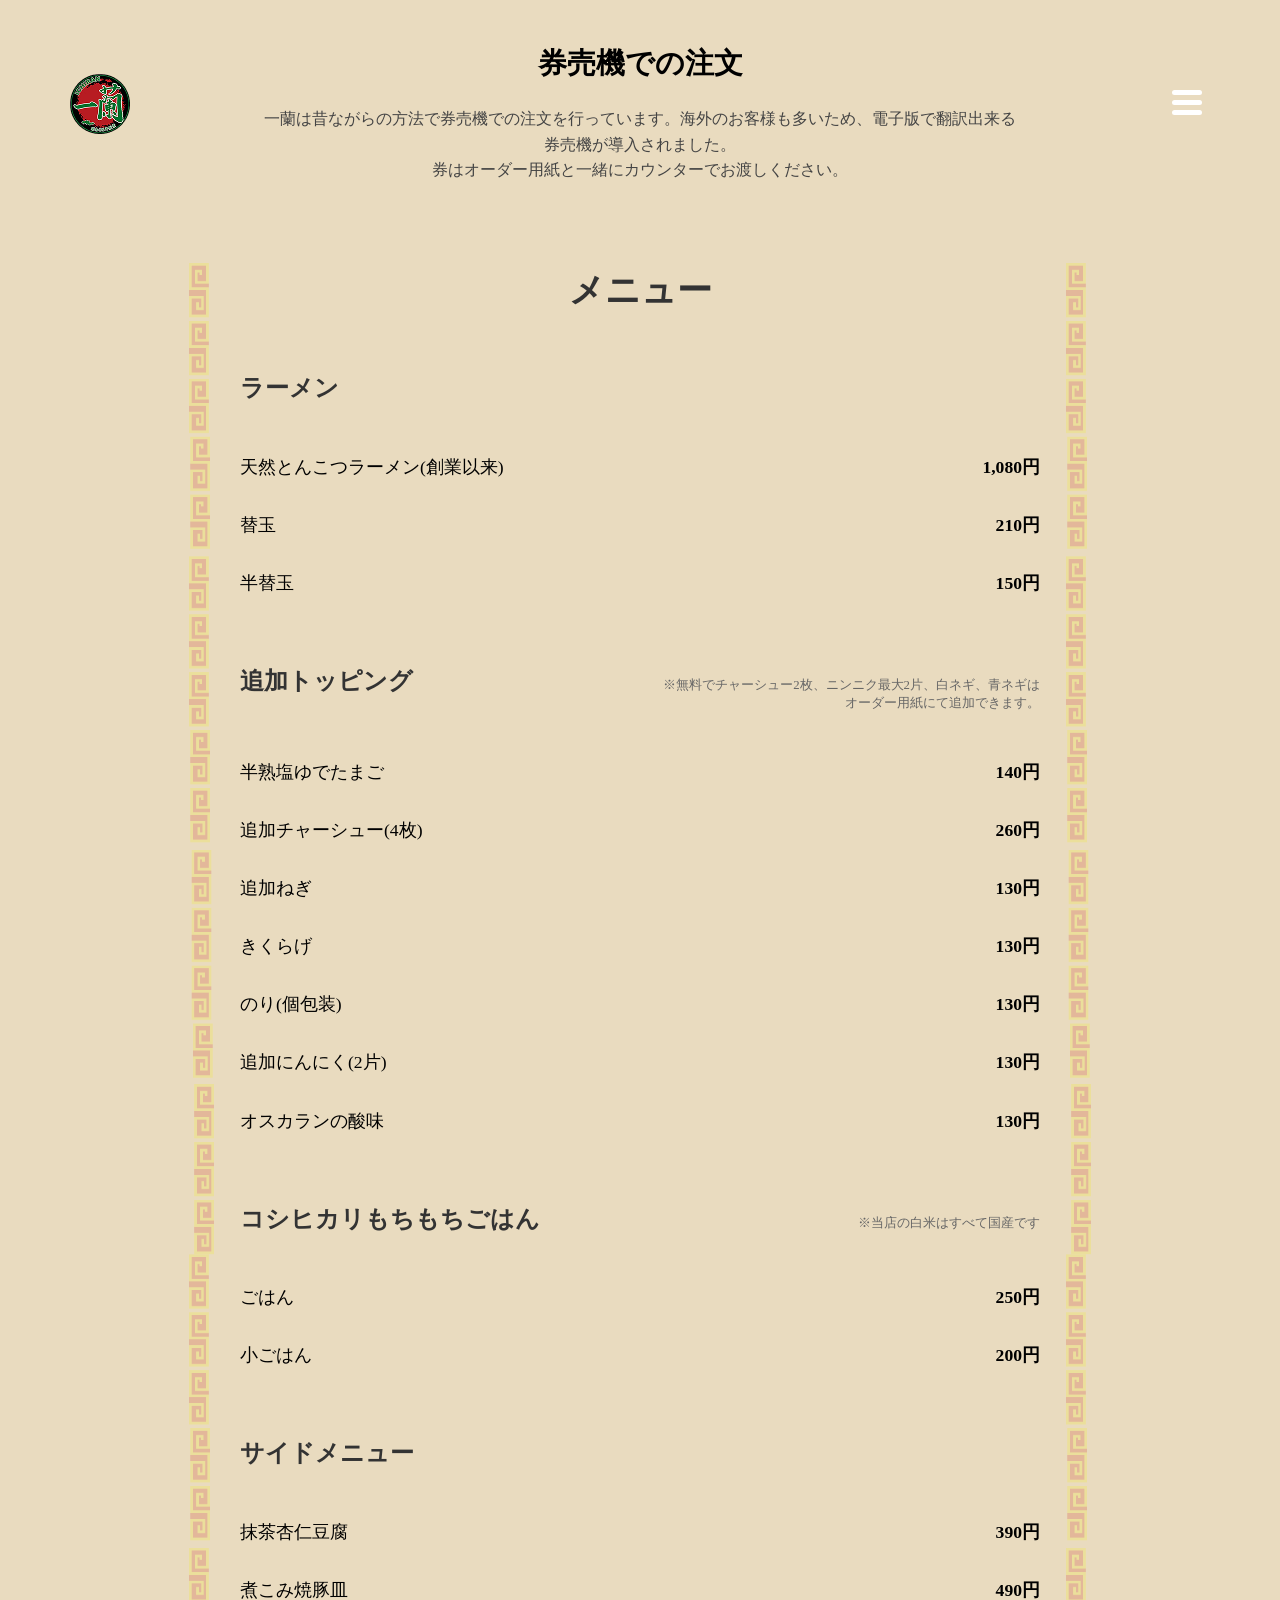
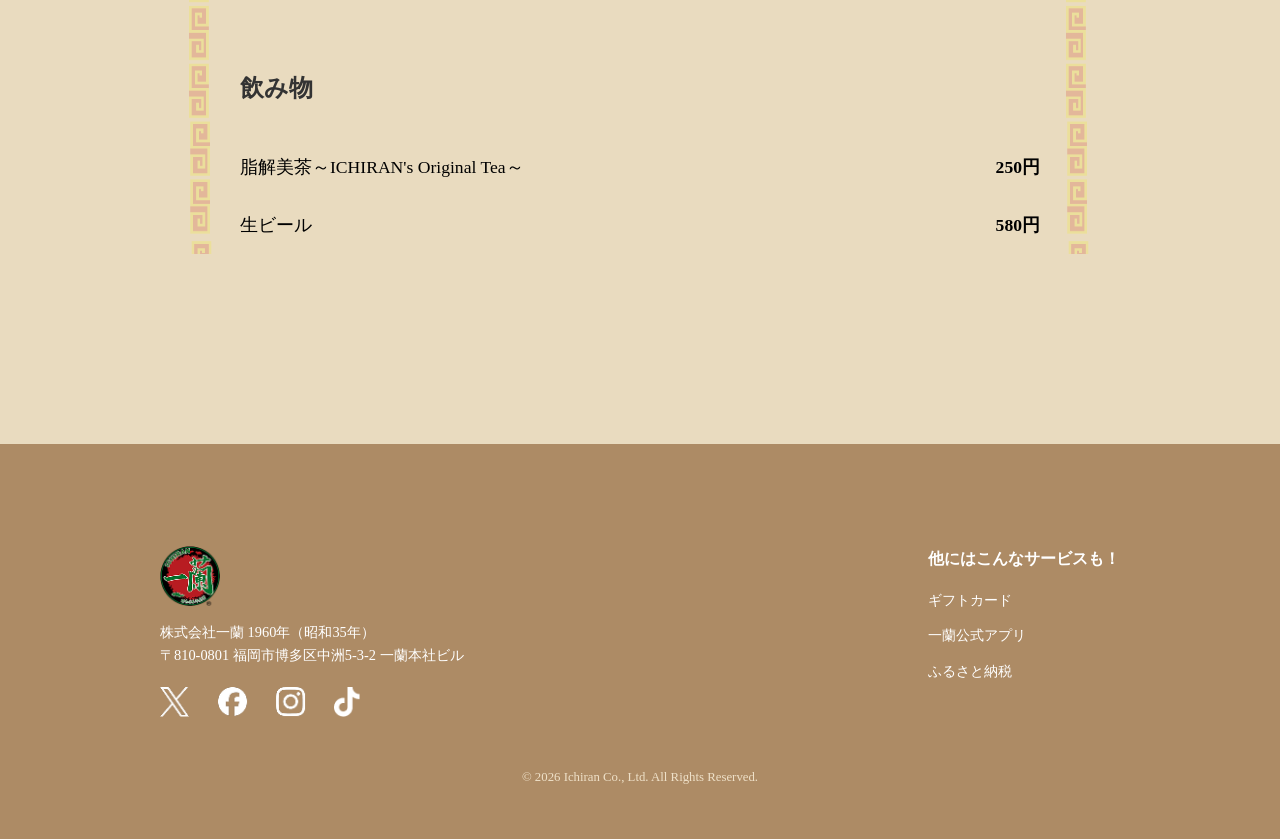
==== commit 534c575d: "footer変更" ====
--- a/01menu/index.html
+++ b/01menu/index.html
@@ -16,7 +16,7 @@
 
     <header class="header-wrapper">
       <h1>
-        <a href="index.html"><img src="/img/Ellipse 14.png" alt="ロゴ" /></a>
+        <a href="../index.html"><img src="/img/Ellipse 14.png" alt="ロゴ" /></a>
       </h1>
 
 
@@ -103,26 +103,29 @@
 
     </main>
 
-    <footer class="main-footer">
-        <div class="footer-inner">
-            <div class="footer-logo-info">
-                <img src="../img/ichiran_logomark_r 1.png" alt="一蘭" class="footer-logo">
-                <p>株式会社一蘭 1960年（昭和35年）<br>〒810-0801 福岡市博多区中洲5-3-2 一蘭本社ビル</p>
-                <div class="sns-icons">
-                    <img src="../img/SNSｓ.png" alt="SNSアイコン">
-                </div>
-            </div>
-            <div class="footer-links">
-                <p class="links-title">他にはこんなサービスも！</p>
-                <ul>
-                    <li><a href="#" target="_blank">ギフトカード</a></li>
-                    <li><a href="#" target="_blank">一蘭公式アプリ</a></li>
-                    <li><a href="#" target="_blank">ふるさと納税</a></li>
-                </ul>
+<footer class="main-footer">
+    <div class="footer-inner">
+        <div class="footer-logo-info">
+            <img src="../img/ichiran_logomark_r 1.png" alt="一蘭" class="footer-logo">
+            <p>株式会社一蘭 1960年（昭和35年）<br>〒810-0801 福岡市博多区中洲5-3-2 一蘭本社ビル</p>
+            <div class="sns-icons">
+                <a href="https://x.com/ichiranjapan"><img src="../img/logo-white 1.png" alt="Xへのリンク"></a>
+                <a href="https://www.facebook.com/ramen.ichiran/"><img src="../img/Facebook_Logo_Secondary 1.png" alt="Facebookへのリンク"></a>
+                <a href="https://www.instagram.com/ichiran_jp/"><img src="../img/Instagram_Glyph_White 1.png" alt="Instagramへのリンク"></a>
+                <a href="https://www.tiktok.com/@ichiran_jp?lang=ja-JP"><img src="../img/Vector.png" alt="tiktokへのリンク"></a>
             </div>
         </div>
-        <p class="copyright">© 2026 Ichiran Co., Ltd. All Rights Reserved.</p>
-    </footer>
+        <div class="footer-links">
+            <p class="links-title">他にはこんなサービスも！</p>
+            <ul>
+                <li><a href="https://ichiran.com/egift/egift.html">ギフトカード</a></li>
+                <li><a href="https://ichiran.com/app/">一蘭公式アプリ</a></li>
+                <li><a href="https://www.ichiranstore.com/shop/pages/furusato.aspx?srsltid=AfmBOorGtSmchoY0PyJqy1ocN3pturmhlnEnLXq8eq-LkHxbO0t6v19N&_gl=1*115bi4c*_gcl_au*MjAwMTAwMjMwOS4xNzcyNjI4MzI4*_ga*NDU0NzIxMDQ5LjE3NzI2MjgzMjg.*_ga_LECK3LEPYN*czE3NzU0MDM2ODckbzE2JGcxJHQxNzc1NDAzOTI4JGozOCRsMCRoMTI1NDgxMjYwNA..">ふるさと納税</a></li>
+            </ul>
+        </div>
+    </div>
+    <p class="copyright">© 2026 Ichiran Co., Ltd. All Rights Reserved.</p>
+</footer>
 
 </body>
 </html>
--- a/css/common.css
+++ b/css/common.css
@@ -36,7 +36,7 @@
 }
 
 .header-wrapper {
-  position: absolute;
+  position: fixed;
   top: 0;
   left: 0;
   width: 100%;
@@ -135,7 +135,7 @@
   top: -70px;
   bottom: 70px;
   right: 0;       
-  height: 100vh;
+  height: 110vh;
   background-color: rgba(33, 33, 33, 0.85);
   z-index: 1050;
   transform: translateX(100%);  
@@ -219,9 +219,10 @@
     margin-bottom: 20px;
 }
 
-.sns-icons img {
-    height: 30px; /* SNSアイコンの高さ */
-    width: auto;
+.sns-icons {
+    display: flex;
+    width: 200px;
+    justify-content: space-between;
 }
 
 .footer-links .links-title {
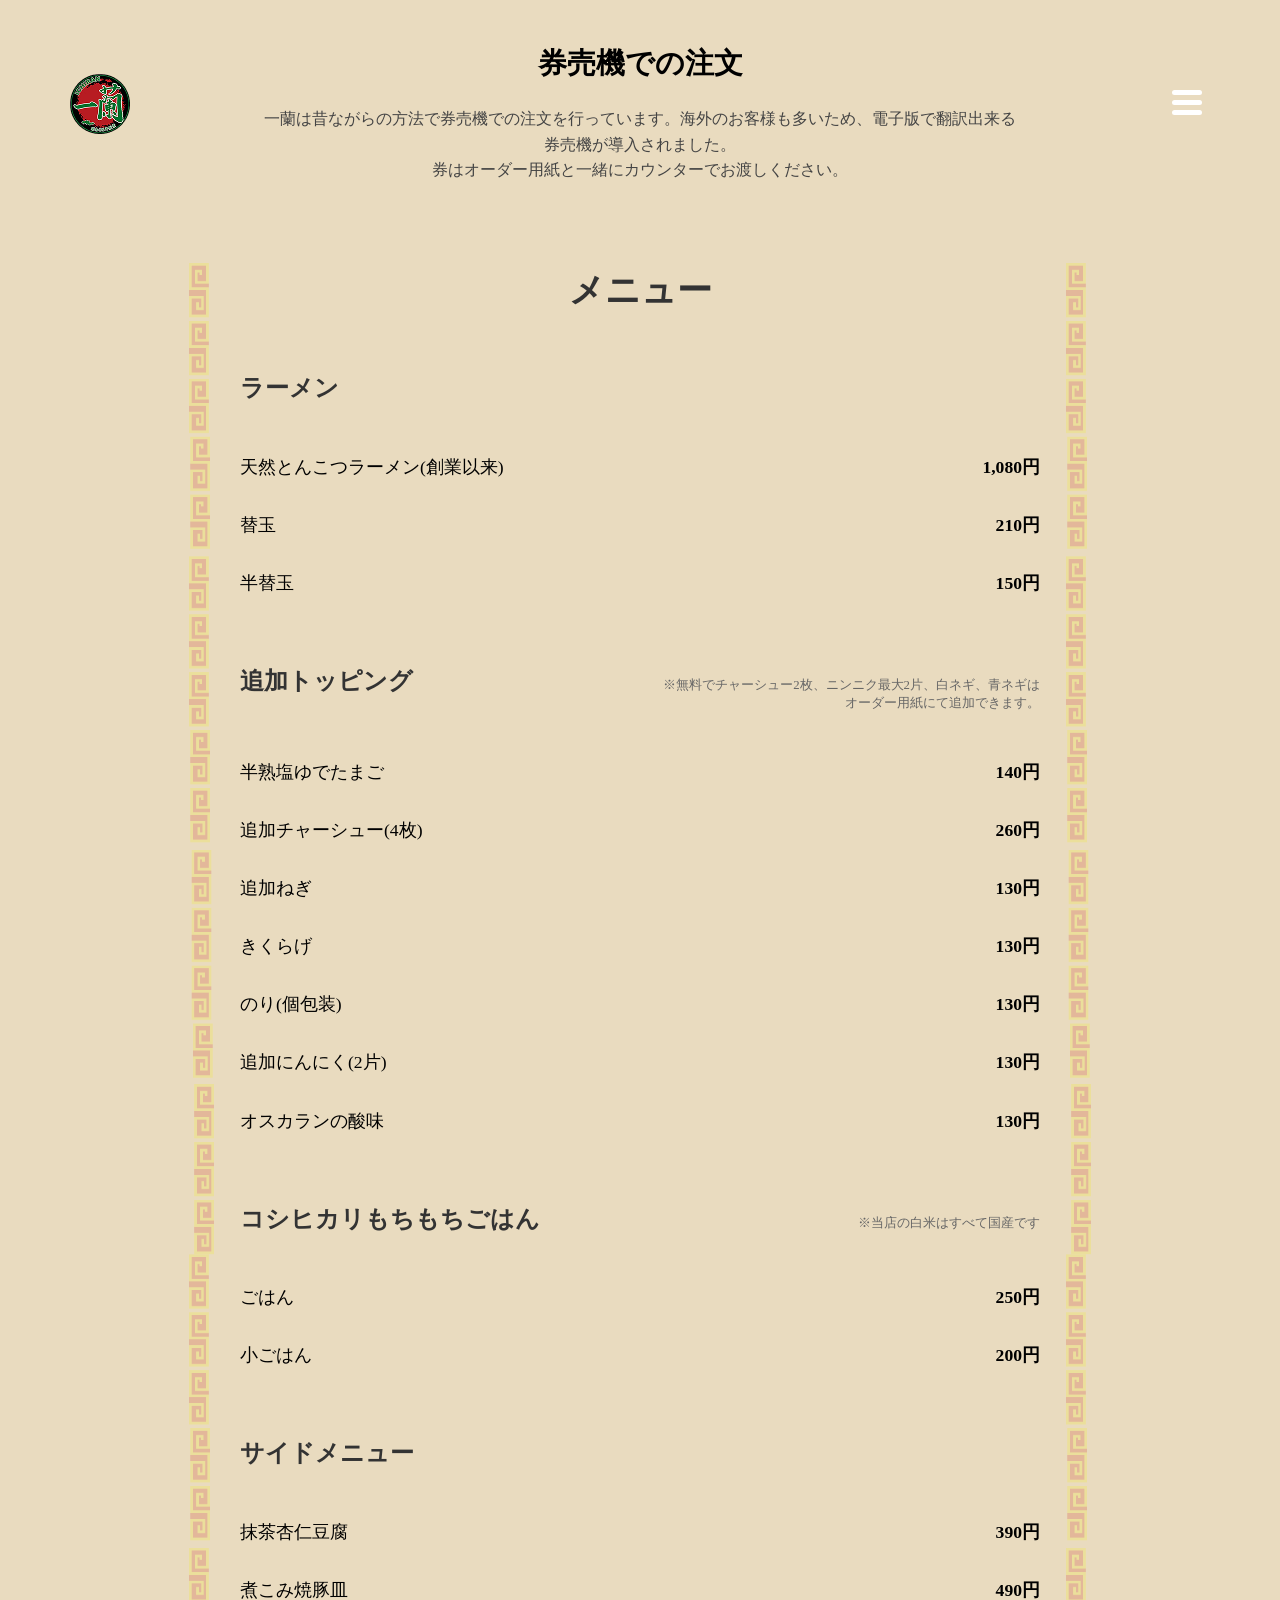
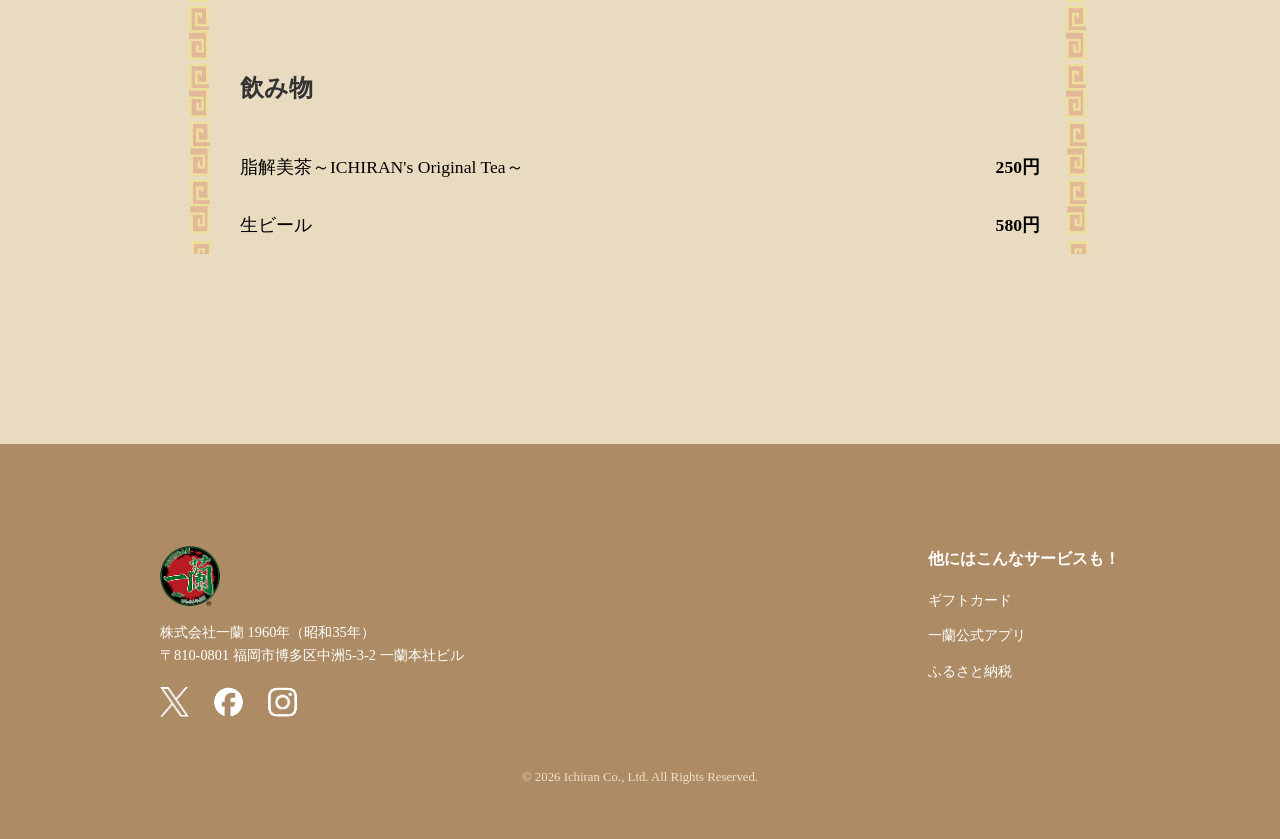
==== commit 5c7a11b9: "リンクのパスを修正し、相対パスを適用しました Co-authored-by: Copilot <copilot@github.com>" ====
--- a/01menu/index.html
+++ b/01menu/index.html
@@ -16,7 +16,7 @@
 
     <header class="header-wrapper">
       <h1>
-        <a href="../index.html"><img src="/img/Ellipse 14.png" alt="ロゴ" /></a>
+        <a href="../index.html"><img src="../img/Ellipse 14.png" alt="ロゴ" /></a>
       </h1>
 
 
@@ -29,12 +29,12 @@
         <div class="nav-warp" id="nav-warp">
         <nav class="nav" id="nav">
           <ul>
-            <li><a href="/index.html#first">初めてのお客様へ</a></li>
-            <li><a href="/01menu/index.html">メニュー</a></li>
-            <li><a href="/02shop/index.html">店舗検索</a></li>
-            <li><a href="/04concept/index.html">こだわり</a></li>
-            <li><a href="/index.html#question">よくある質問</a></li>
-            <li><a href="/index.html#news">新着情報</a></li>
+            <li><a href="../index.html#first">初めてのお客様へ</a></li>
+            <li><a href="../01menu/index.html">メニュー</a></li>
+            <li><a href="../02shop/index.html">店舗検索</a></li>
+            <li><a href="../04concept/index.html">こだわり</a></li>
+            <li><a href="../#question">よくある質問</a></li>
+            <li><a href="../#news">新着情報</a></li>
           </ul>
         </nav>
       </div>
@@ -103,29 +103,26 @@
 
     </main>
 
-<footer class="main-footer">
-    <div class="footer-inner">
-        <div class="footer-logo-info">
-            <img src="../img/ichiran_logomark_r 1.png" alt="一蘭" class="footer-logo">
-            <p>株式会社一蘭 1960年（昭和35年）<br>〒810-0801 福岡市博多区中洲5-3-2 一蘭本社ビル</p>
-            <div class="sns-icons">
-                <a href="https://x.com/ichiranjapan"><img src="../img/logo-white 1.png" alt="Xへのリンク"></a>
-                <a href="https://www.facebook.com/ramen.ichiran/"><img src="../img/Facebook_Logo_Secondary 1.png" alt="Facebookへのリンク"></a>
-                <a href="https://www.instagram.com/ichiran_jp/"><img src="../img/Instagram_Glyph_White 1.png" alt="Instagramへのリンク"></a>
-                <a href="https://www.tiktok.com/@ichiran_jp?lang=ja-JP"><img src="../img/Vector.png" alt="tiktokへのリンク"></a>
+    <footer class="main-footer">
+        <div class="footer-inner">
+            <div class="footer-logo-info">
+                <img src="../img/ichiran_logomark_r 1.png" alt="一蘭ロゴ" class="footer-logo">
+                <p>株式会社一蘭 1960年（昭和35年）<br>〒810-0801 福岡市博多区中洲5-3-2 一蘭本社ビル</p>
+                <div class="sns-icons">
+                    <img src="../img/SNSｓ.png" alt="SNSアイコン">
+                </div>
+            </div>
+            <div class="footer-links">
+                <p class="links-title">他にはこんなサービスも！</p>
+                <ul>
+                    <li><a href="#" target="_blank">ギフトカード</a></li>
+                    <li><a href="#" target="_blank">一蘭公式アプリ</a></li>
+                    <li><a href="#" target="_blank">ふるさと納税</a></li>
+                </ul>
             </div>
         </div>
-        <div class="footer-links">
-            <p class="links-title">他にはこんなサービスも！</p>
-            <ul>
-                <li><a href="https://ichiran.com/egift/egift.html">ギフトカード</a></li>
-                <li><a href="https://ichiran.com/app/">一蘭公式アプリ</a></li>
-                <li><a href="https://www.ichiranstore.com/shop/pages/furusato.aspx?srsltid=AfmBOorGtSmchoY0PyJqy1ocN3pturmhlnEnLXq8eq-LkHxbO0t6v19N&_gl=1*115bi4c*_gcl_au*MjAwMTAwMjMwOS4xNzcyNjI4MzI4*_ga*NDU0NzIxMDQ5LjE3NzI2MjgzMjg.*_ga_LECK3LEPYN*czE3NzU0MDM2ODckbzE2JGcxJHQxNzc1NDAzOTI4JGozOCRsMCRoMTI1NDgxMjYwNA..">ふるさと納税</a></li>
-            </ul>
-        </div>
-    </div>
-    <p class="copyright">© 2026 Ichiran Co., Ltd. All Rights Reserved.</p>
-</footer>
+        <p class="copyright">© 2026 Ichiran Co., Ltd. All Rights Reserved.</p>
+    </footer>
 
 </body>
 </html>
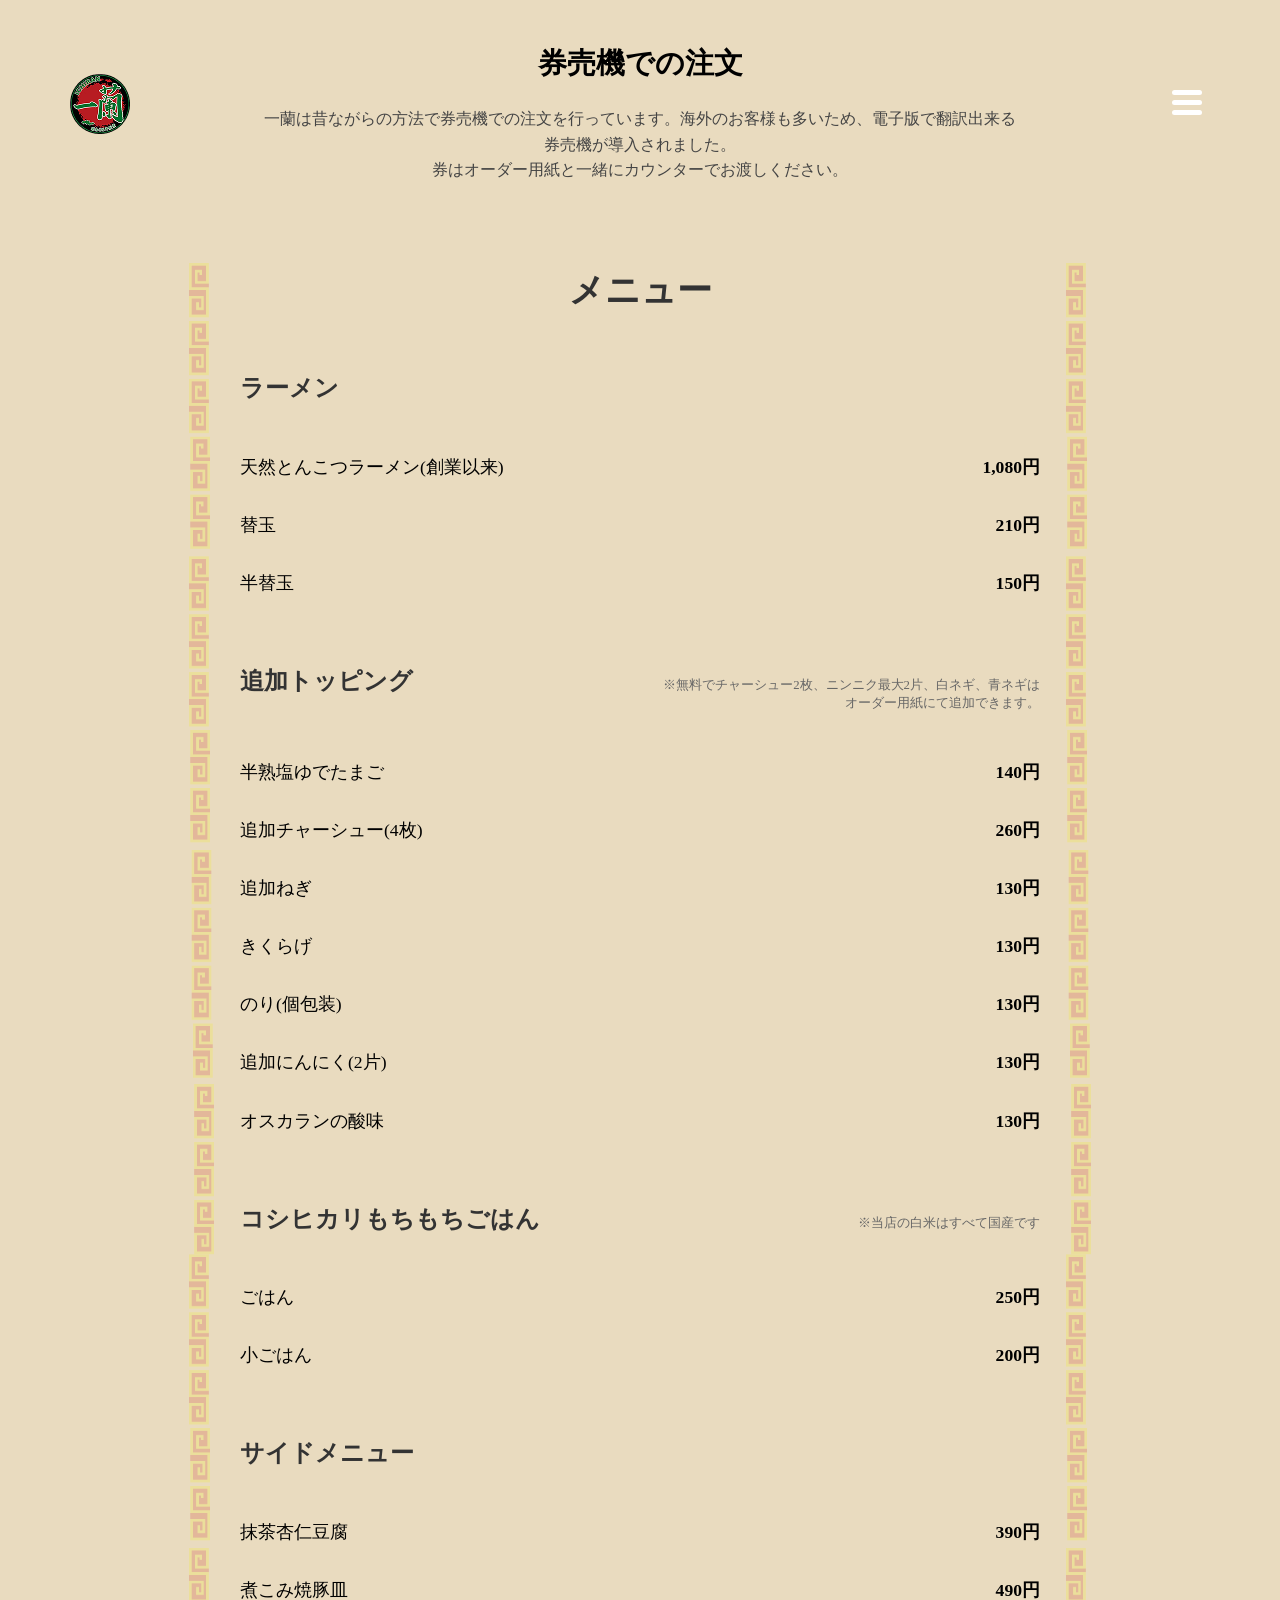
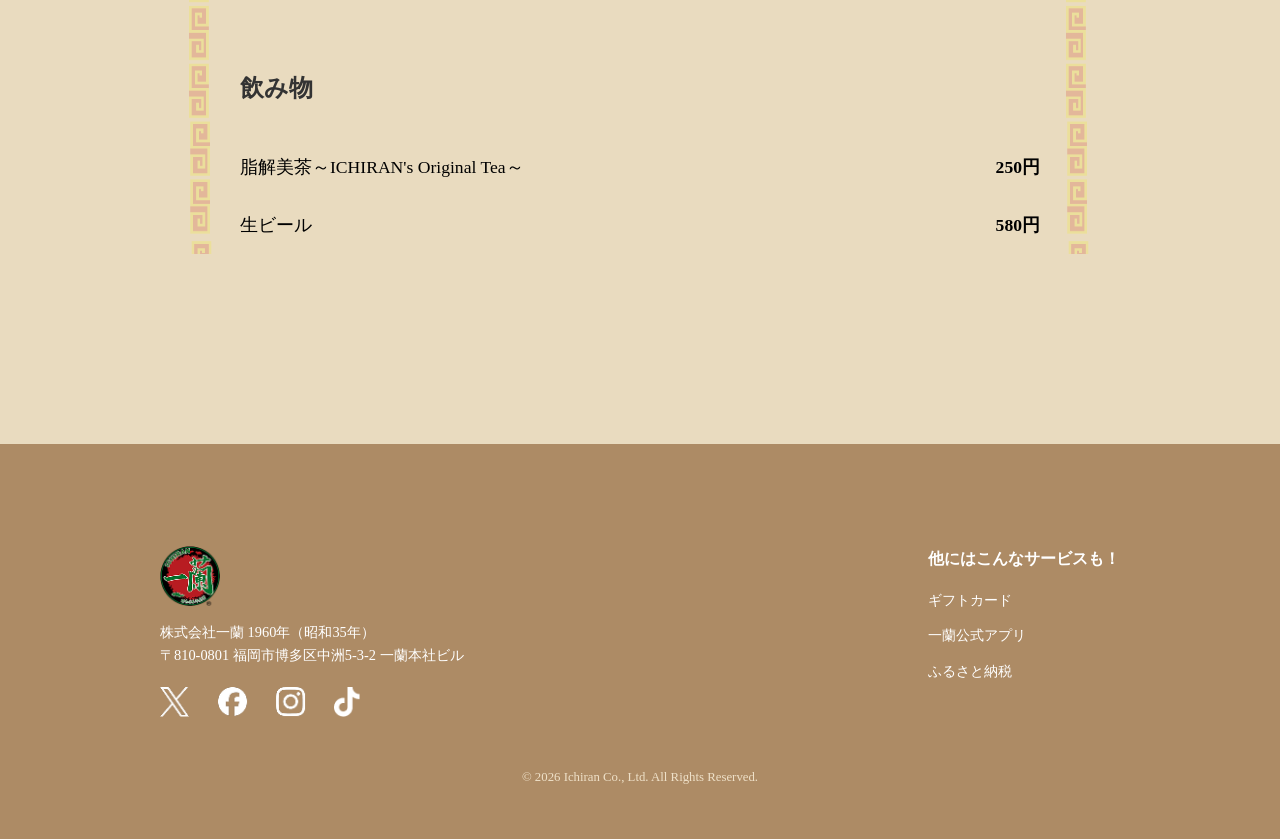
==== commit ae30f59b: "Merge pull request #62 from sikasamasama/feature/main 相対パス直した。" ====
--- a/01menu/index.html
+++ b/01menu/index.html
@@ -103,26 +103,29 @@
 
     </main>
 
-    <footer class="main-footer">
-        <div class="footer-inner">
-            <div class="footer-logo-info">
-                <img src="../img/ichiran_logomark_r 1.png" alt="一蘭ロゴ" class="footer-logo">
-                <p>株式会社一蘭 1960年（昭和35年）<br>〒810-0801 福岡市博多区中洲5-3-2 一蘭本社ビル</p>
-                <div class="sns-icons">
-                    <img src="../img/SNSｓ.png" alt="SNSアイコン">
-                </div>
-            </div>
-            <div class="footer-links">
-                <p class="links-title">他にはこんなサービスも！</p>
-                <ul>
-                    <li><a href="#" target="_blank">ギフトカード</a></li>
-                    <li><a href="#" target="_blank">一蘭公式アプリ</a></li>
-                    <li><a href="#" target="_blank">ふるさと納税</a></li>
-                </ul>
+<footer class="main-footer">
+    <div class="footer-inner">
+        <div class="footer-logo-info">
+            <img src="../img/ichiran_logomark_r 1.png" alt="一蘭" class="footer-logo">
+            <p>株式会社一蘭 1960年（昭和35年）<br>〒810-0801 福岡市博多区中洲5-3-2 一蘭本社ビル</p>
+            <div class="sns-icons">
+                <a href="https://x.com/ichiranjapan"><img src="../img/logo-white 1.png" alt="Xへのリンク"></a>
+                <a href="https://www.facebook.com/ramen.ichiran/"><img src="../img/Facebook_Logo_Secondary 1.png" alt="Facebookへのリンク"></a>
+                <a href="https://www.instagram.com/ichiran_jp/"><img src="../img/Instagram_Glyph_White 1.png" alt="Instagramへのリンク"></a>
+                <a href="https://www.tiktok.com/@ichiran_jp?lang=ja-JP"><img src="../img/Vector.png" alt="tiktokへのリンク"></a>
             </div>
         </div>
-        <p class="copyright">© 2026 Ichiran Co., Ltd. All Rights Reserved.</p>
-    </footer>
+        <div class="footer-links">
+            <p class="links-title">他にはこんなサービスも！</p>
+            <ul>
+                <li><a href="https://ichiran.com/egift/egift.html">ギフトカード</a></li>
+                <li><a href="https://ichiran.com/app/">一蘭公式アプリ</a></li>
+                <li><a href="https://www.ichiranstore.com/shop/pages/furusato.aspx?srsltid=AfmBOorGtSmchoY0PyJqy1ocN3pturmhlnEnLXq8eq-LkHxbO0t6v19N&_gl=1*115bi4c*_gcl_au*MjAwMTAwMjMwOS4xNzcyNjI4MzI4*_ga*NDU0NzIxMDQ5LjE3NzI2MjgzMjg.*_ga_LECK3LEPYN*czE3NzU0MDM2ODckbzE2JGcxJHQxNzc1NDAzOTI4JGozOCRsMCRoMTI1NDgxMjYwNA..">ふるさと納税</a></li>
+            </ul>
+        </div>
+    </div>
+    <p class="copyright">© 2026 Ichiran Co., Ltd. All Rights Reserved.</p>
+</footer>
 
 </body>
 </html>
